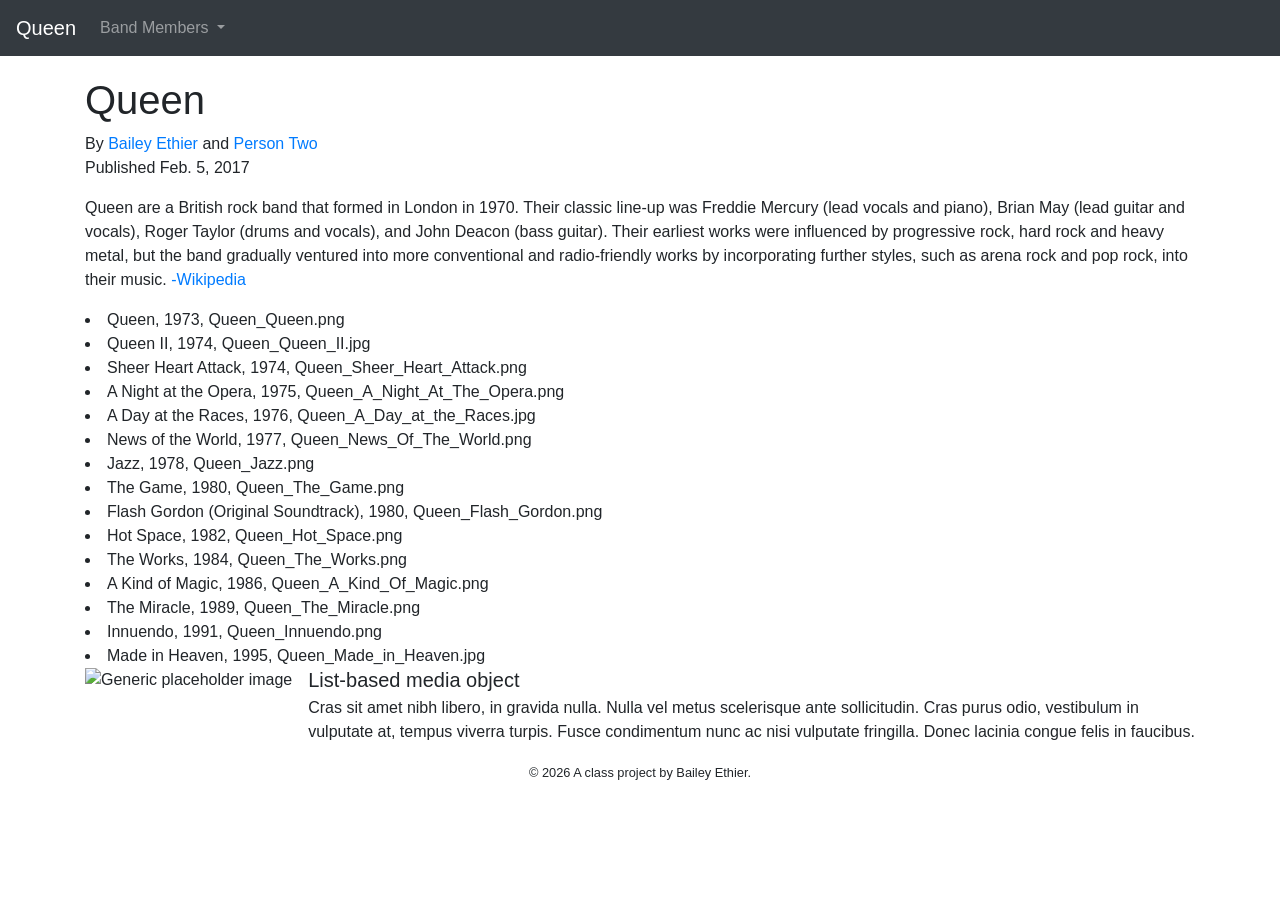
==== docs/index.html @ 5281f593 "html" ====
<!doctype html>
<html lang="en">
<!-- A Intro to Coding for Journalists class project -->
<head>
  <title>Queen</title>
  <meta name="description" content="Default description">
  <meta charset="utf-8">
  <meta http-equiv="X-UA-Compatible" content="IE=edge" />
  <meta name="viewport" content="width=device-width, initial-scale=1, maximum-scale=1">
  <link rel="stylesheet" href="css/main.css">
</head>
<body>
  <nav class="navbar navbar-expand-lg navbar-dark bg-dark">
  <a class="navbar-brand" href="index.html">Queen</a>
  <button class="navbar-toggler" type="button" data-toggle="collapse" data-target="#navbarNavDropdown" aria-controls="navbarNavDropdown" aria-expanded="false" aria-label="Toggle navigation">
    <span class="navbar-toggler-icon"></span>
  </button>
  <div class="collapse navbar-collapse" id="navbarNavDropdown">
    <ul class="navbar-nav">
      <li class="nav-item dropdown">
        <a class="nav-link dropdown-toggle" href="#" id="navbarDropdownMenuLink" role="button" data-toggle="dropdown" aria-haspopup="true" aria-expanded="false">
          Band Members
        </a>
        <div class="dropdown-menu" aria-labelledby="navbarDropdownMenuLink">
          <a class="dropdown-item" href="detail-page1.html">Freddie Mercury</a>
          <a class="dropdown-item" href="detail-page2.html">Brian May</a>
          <a class="dropdown-item" href="detail-page3.html">Roger Taylor</a>
          <a class="dropdown-item" href="detail-page4.html">John Deacon</a>
        </div>
      </li>
    </ul>
  </div>
</nav>


  

<div class="container">
  <div class="row">
    <div class="col">
    <h1>Queen</h1>
    <p class="author">By 
      <a href="https://twitter.com/baileyethier" target="_blank">Bailey Ethier</a>
      
       and  
      <a href="https://twitter.com/XXXXXXXXXXXXX" target="_blank">Person Two</a>
       
      <br> Published Feb. 5, 2017
    </p>
    </div>
  </div>
  <div class="row">
    <div class="col">
    <p>
      Queen are a British rock band that formed in London in 1970. Their classic line-up was Freddie Mercury (lead vocals and piano), Brian May (lead guitar and vocals), Roger Taylor (drums and vocals), and John Deacon (bass guitar). Their earliest works were influenced by progressive rock, hard rock and heavy metal, but the band gradually ventured into more conventional and radio-friendly works by incorporating further styles, such as arena rock and pop rock, into their music. <a href="https://en.wikipedia.org/wiki/Queen_(band)"> -Wikipedia</a> 
    </p>
    <p>
        
          <li>Queen, 1973, Queen_Queen.png</li>
        
          <li>Queen II, 1974, Queen_Queen_II.jpg</li>
        
          <li>Sheer Heart Attack, 1974, Queen_Sheer_Heart_Attack.png</li>
        
          <li>A Night at the Opera, 1975, Queen_A_Night_At_The_Opera.png</li>
        
          <li>A Day at the Races, 1976, Queen_A_Day_at_the_Races.jpg</li>
        
          <li>News of the World, 1977, Queen_News_Of_The_World.png</li>
        
          <li>Jazz, 1978, Queen_Jazz.png</li>
        
          <li>The Game, 1980, Queen_The_Game.png</li>
        
          <li>Flash Gordon (Original Soundtrack), 1980, Queen_Flash_Gordon.png</li>
        
          <li>Hot Space, 1982, Queen_Hot_Space.png</li>
        
          <li>The Works, 1984, Queen_The_Works.png</li>
        
          <li>A Kind of Magic, 1986, Queen_A_Kind_Of_Magic.png</li>
        
          <li>The Miracle, 1989, Queen_The_Miracle.png</li>
        
          <li>Innuendo, 1991, Queen_Innuendo.png</li>
        
          <li>Made in Heaven, 1995, Queen_Made_in_Heaven.jpg</li>
        

    <ul class="list-unstyled">
      <li class="media">
      <img class="mr-3" src="../assets/img/albums/Queen_A_Day_at_the_Races.jpg" alt="Generic placeholder image">
    <div class="media-body">
      <h5 class="mt-0 mb-1">List-based media object</h5>
      Cras sit amet nibh libero, in gravida nulla. Nulla vel metus scelerisque ante sollicitudin. Cras purus odio, vestibulum in vulputate at, tempus viverra turpis. Fusce condimentum nunc ac nisi vulputate fringilla. Donec lacinia congue felis in faucibus.
    </div>

      

    </p>
    </div>
  </div>
</div>


  

  <p id="legal" class="center-block text-center">
  <small>&copy; <span class="copyright-year"></span>
  A class project by Bailey Ethier.
</p>


  <script src="js/jquery.js"></script>
  <script src="js/popper.js"></script>
  <script src="js/bootstrap.js"></script>
  <script src="js/scripts.js"></script>
</body>
</html>
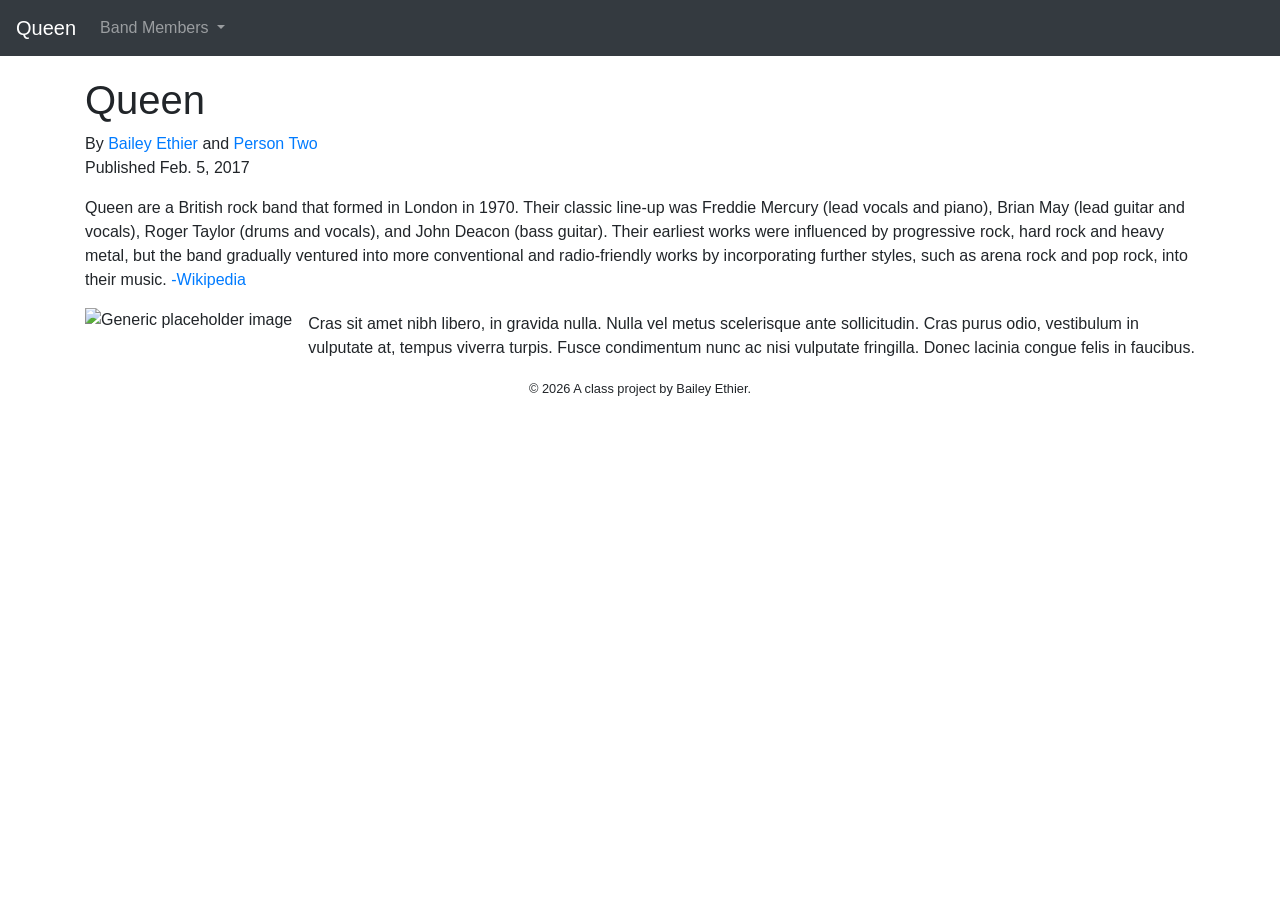
==== commit fa532563: "Can't figure out cards" ====
--- a/docs/index.html
+++ b/docs/index.html
@@ -55,55 +55,23 @@
       Queen are a British rock band that formed in London in 1970. Their classic line-up was Freddie Mercury (lead vocals and piano), Brian May (lead guitar and vocals), Roger Taylor (drums and vocals), and John Deacon (bass guitar). Their earliest works were influenced by progressive rock, hard rock and heavy metal, but the band gradually ventured into more conventional and radio-friendly works by incorporating further styles, such as arena rock and pop rock, into their music. <a href="https://en.wikipedia.org/wiki/Queen_(band)"> -Wikipedia</a> 
     </p>
     <p>
-        
-          <li>Queen, 1973, Queen_Queen.png</li>
-        
-          <li>Queen II, 1974, Queen_Queen_II.jpg</li>
-        
-          <li>Sheer Heart Attack, 1974, Queen_Sheer_Heart_Attack.png</li>
-        
-          <li>A Night at the Opera, 1975, Queen_A_Night_At_The_Opera.png</li>
-        
-          <li>A Day at the Races, 1976, Queen_A_Day_at_the_Races.jpg</li>
-        
-          <li>News of the World, 1977, Queen_News_Of_The_World.png</li>
-        
-          <li>Jazz, 1978, Queen_Jazz.png</li>
-        
-          <li>The Game, 1980, Queen_The_Game.png</li>
-        
-          <li>Flash Gordon (Original Soundtrack), 1980, Queen_Flash_Gordon.png</li>
-        
-          <li>Hot Space, 1982, Queen_Hot_Space.png</li>
-        
-          <li>The Works, 1984, Queen_The_Works.png</li>
-        
-          <li>A Kind of Magic, 1986, Queen_A_Kind_Of_Magic.png</li>
-        
-          <li>The Miracle, 1989, Queen_The_Miracle.png</li>
-        
-          <li>Innuendo, 1991, Queen_Innuendo.png</li>
-        
-          <li>Made in Heaven, 1995, Queen_Made_in_Heaven.jpg</li>
-        
+<div>
 
-    <ul class="list-unstyled">
-      <li class="media">
-      <img class="mr-3" src="../assets/img/albums/Queen_A_Day_at_the_Races.jpg" alt="Generic placeholder image">
+<ul class="list-unstyled">
+  <li class="media">
+    <img class="mr-3" src=".../64x64" alt="Generic placeholder image">
     <div class="media-body">
-      <h5 class="mt-0 mb-1">List-based media object</h5>
+      <h5 class="mt-0 mb-1"></h5>
       Cras sit amet nibh libero, in gravida nulla. Nulla vel metus scelerisque ante sollicitudin. Cras purus odio, vestibulum in vulputate at, tempus viverra turpis. Fusce condimentum nunc ac nisi vulputate fringilla. Donec lacinia congue felis in faucibus.
     </div>
-
-      
+  </li>
+</ul>
 
     </p>
     </div>
   </div>
 </div>
 
-
-  
 
   <p id="legal" class="center-block text-center">
   <small>&copy; <span class="copyright-year"></span>
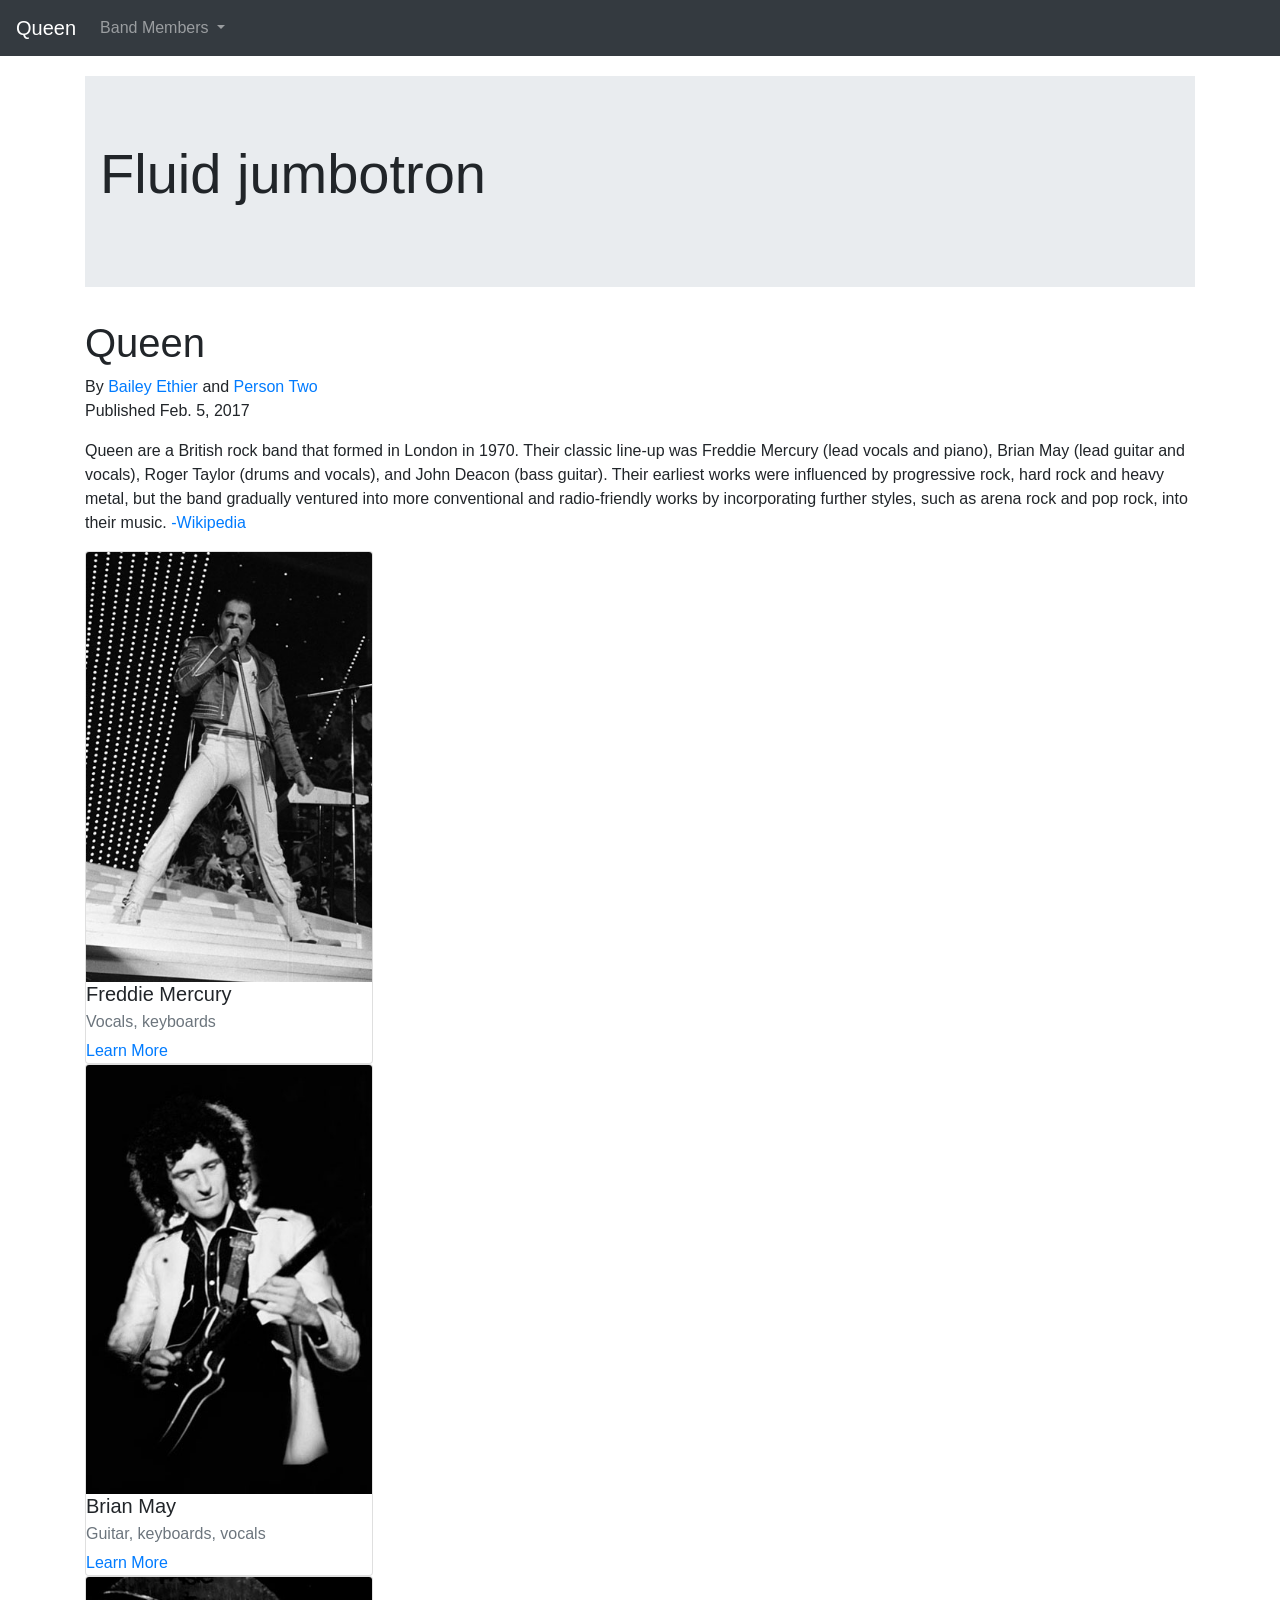
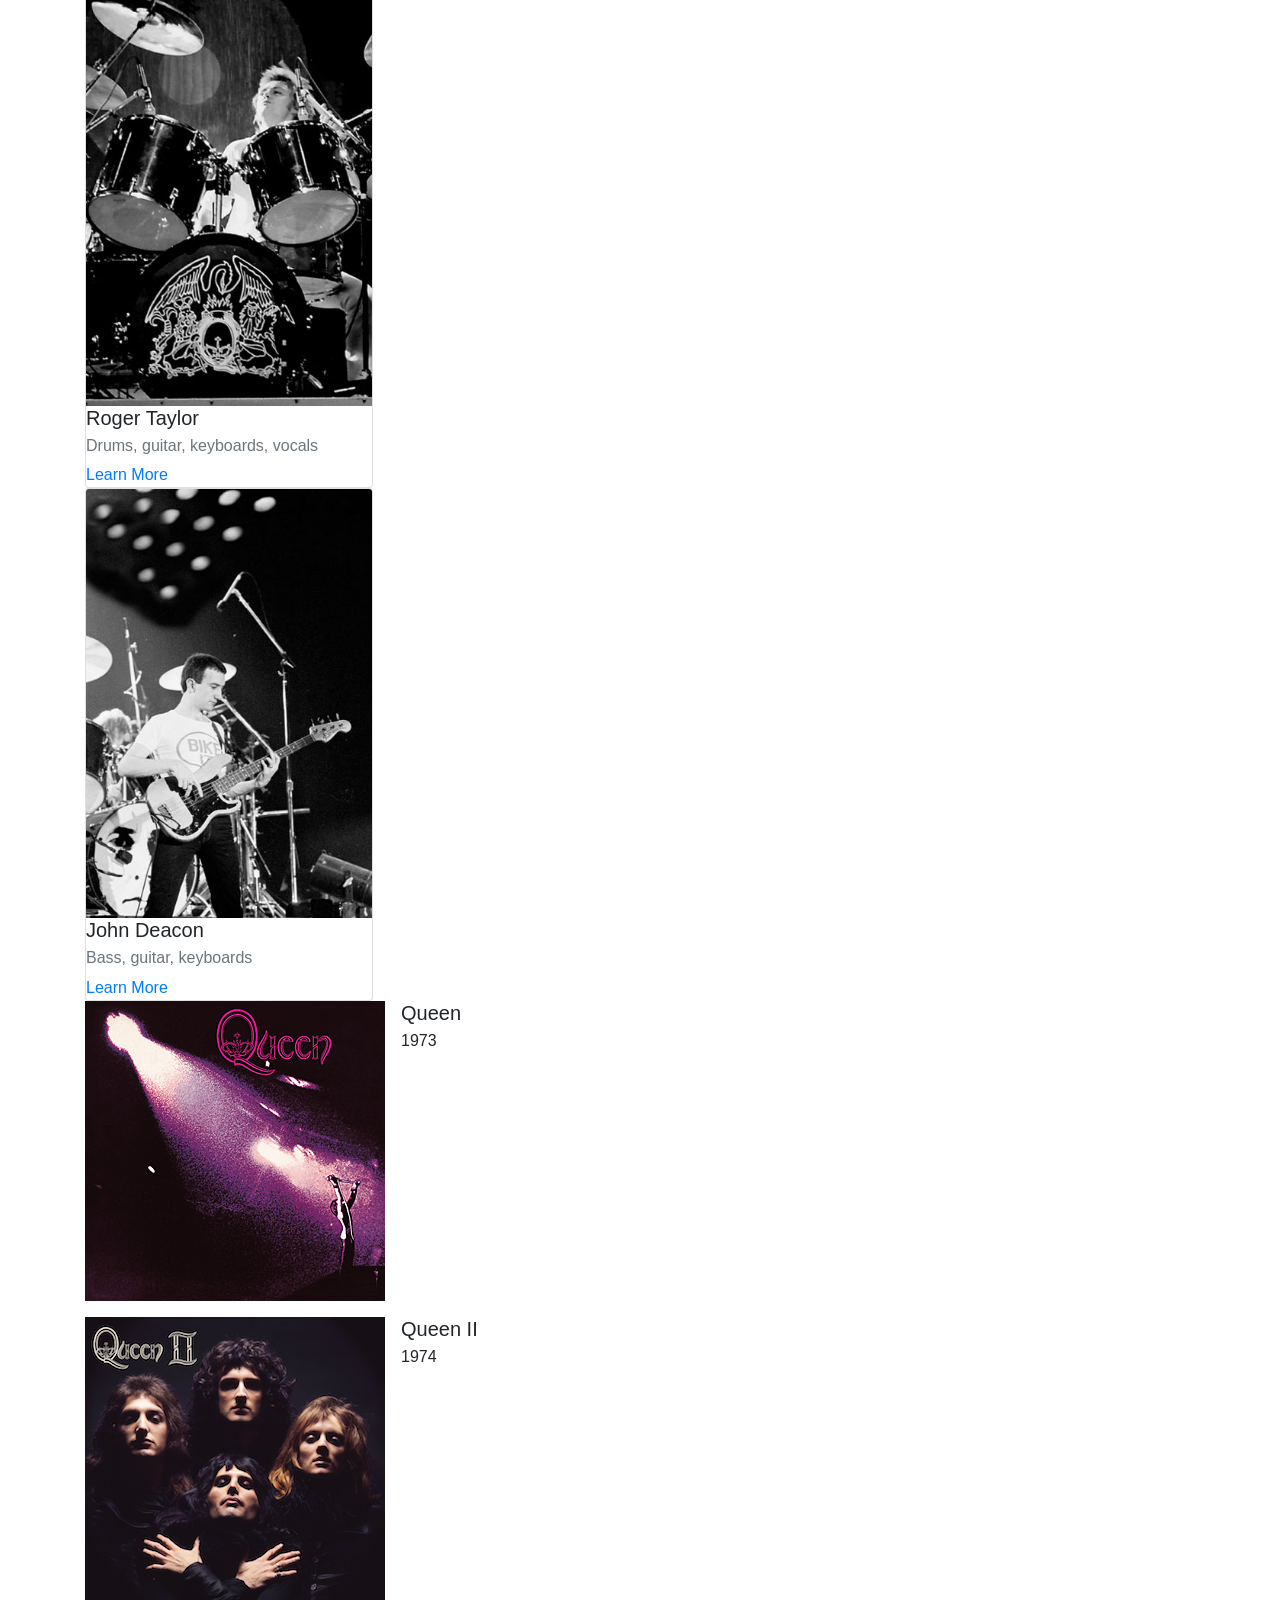
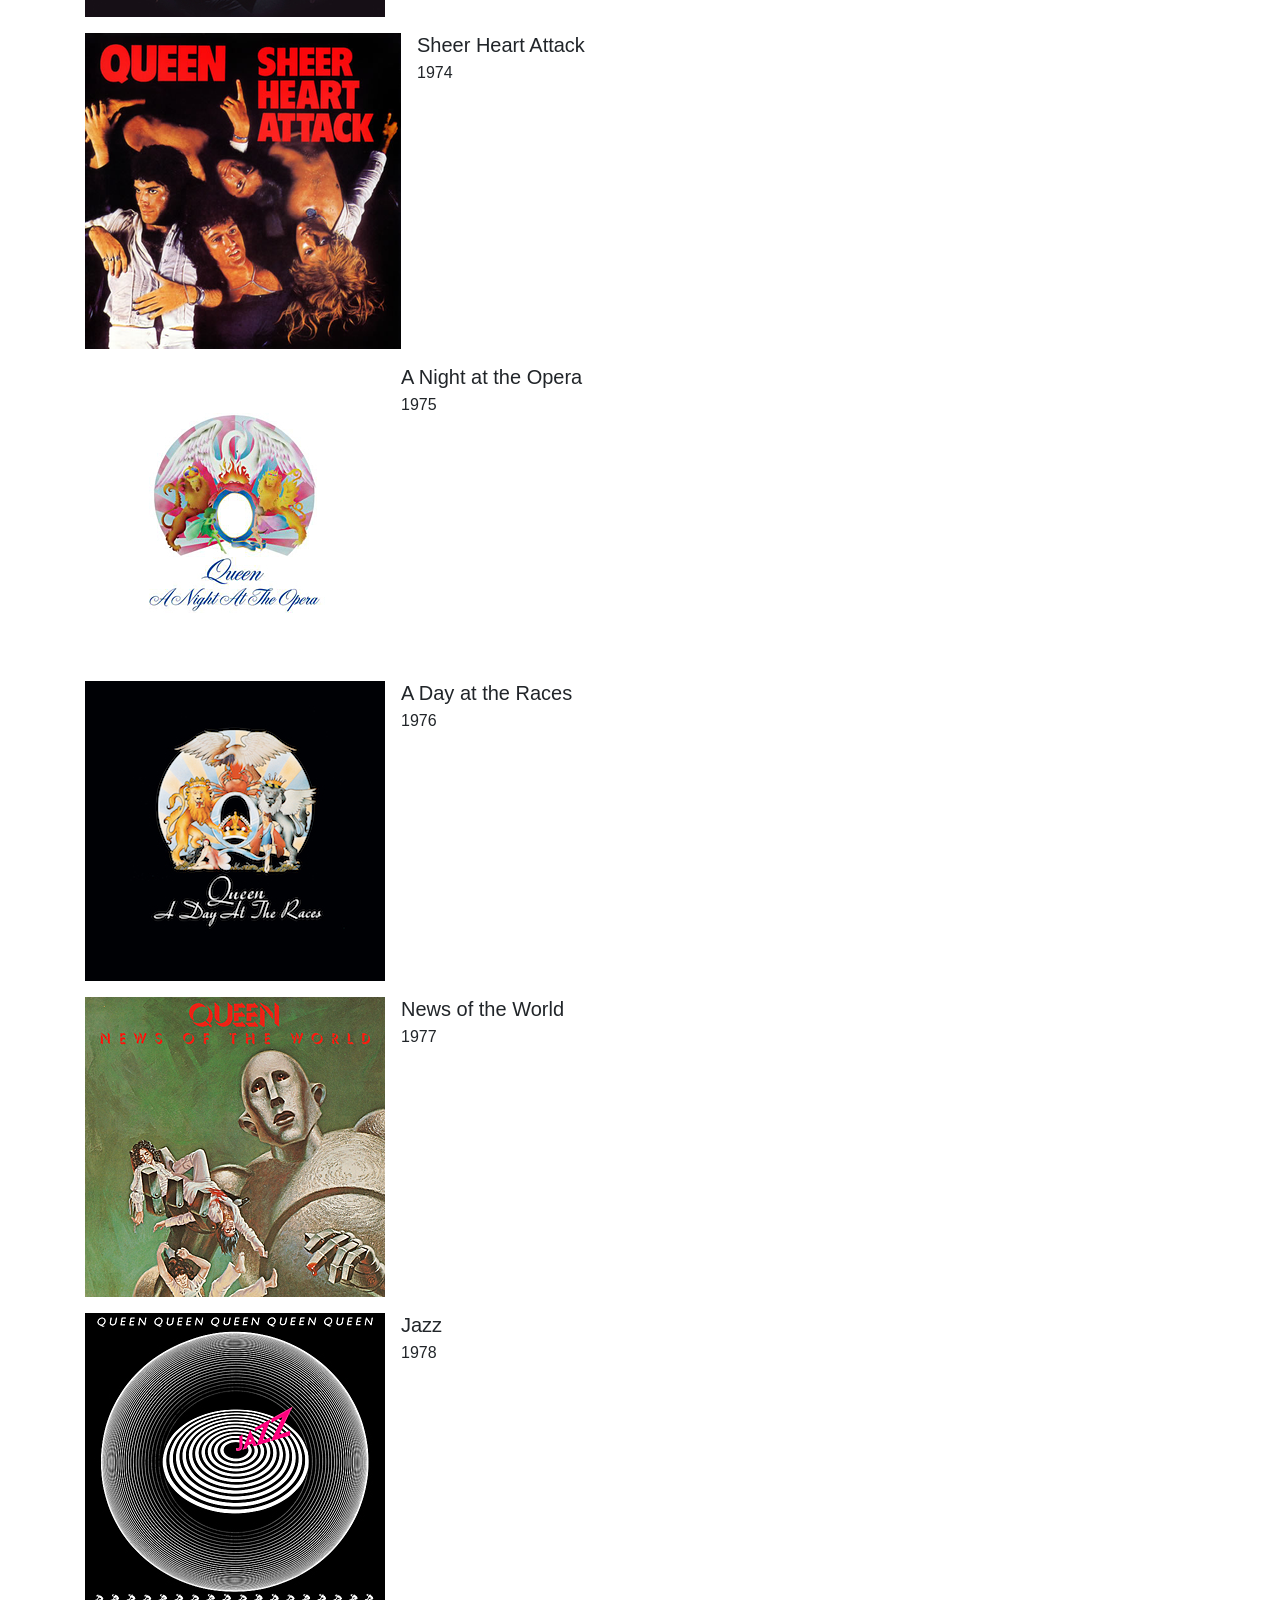
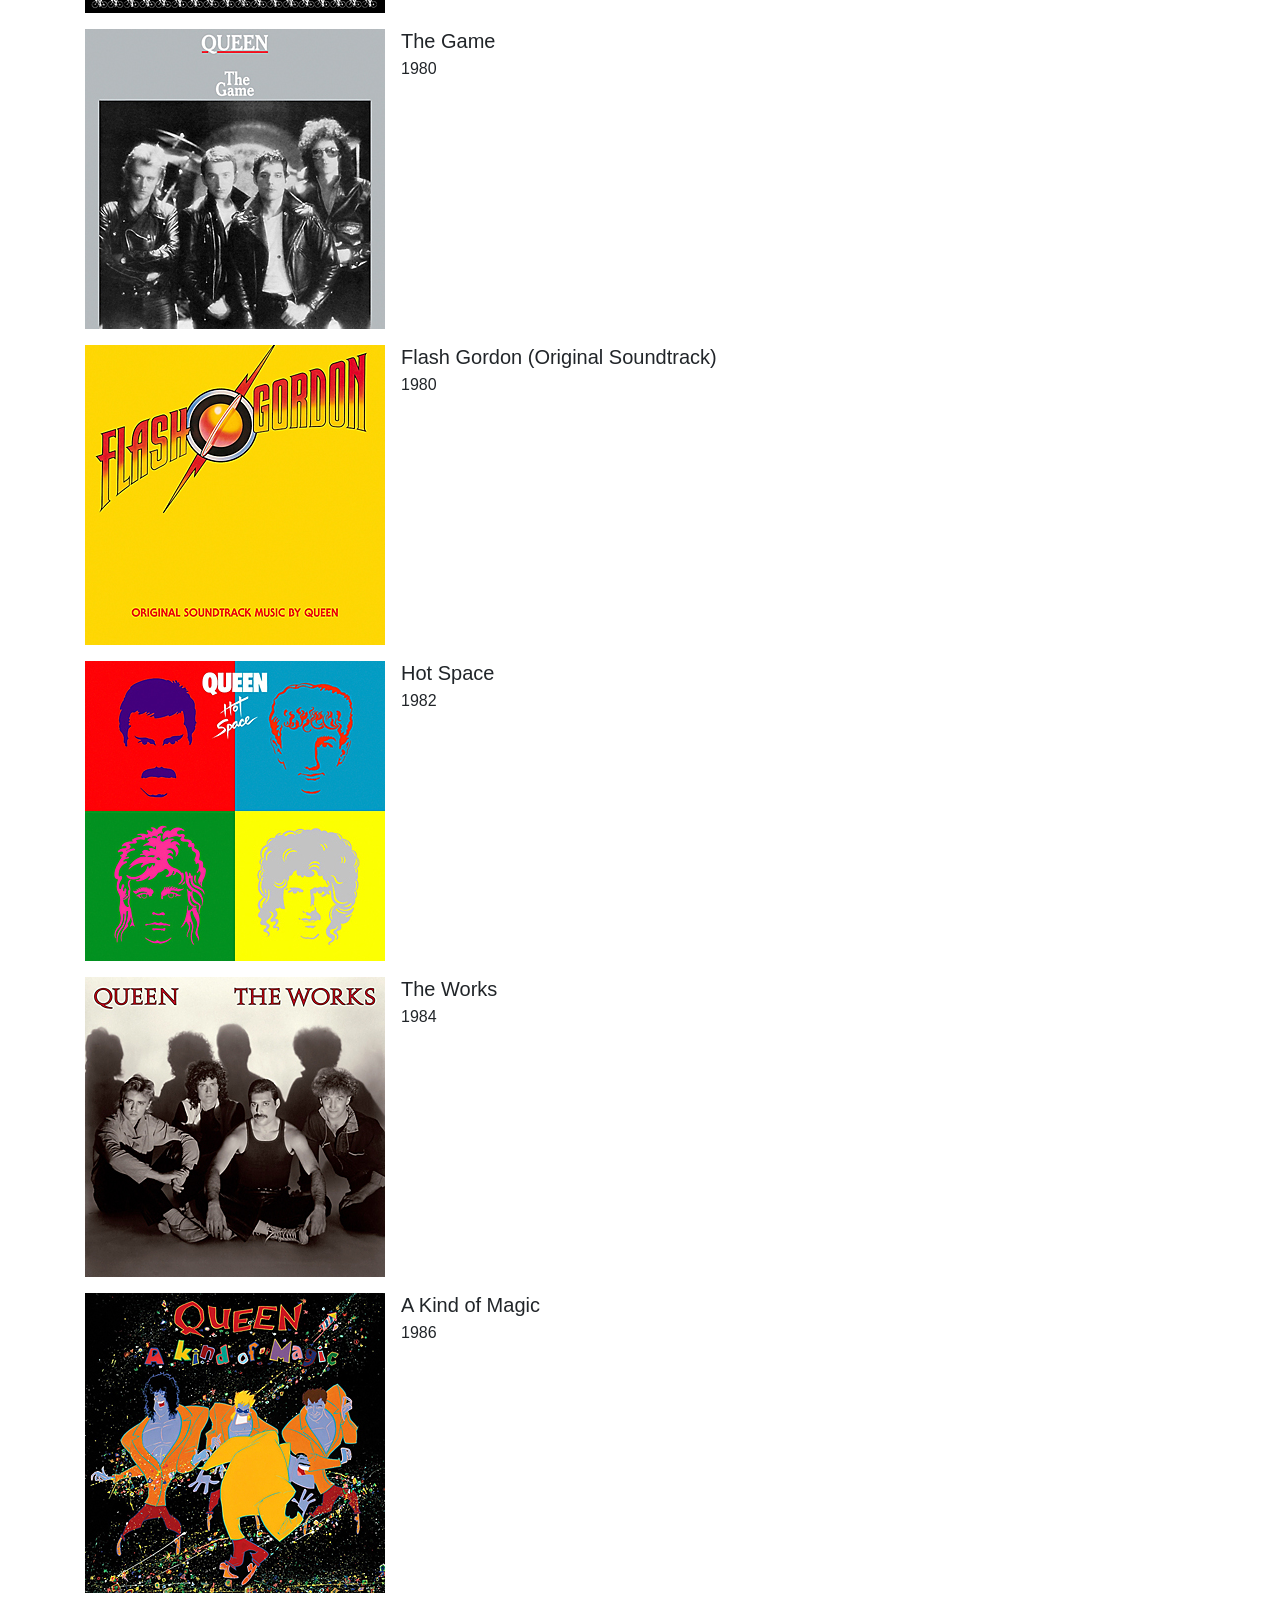
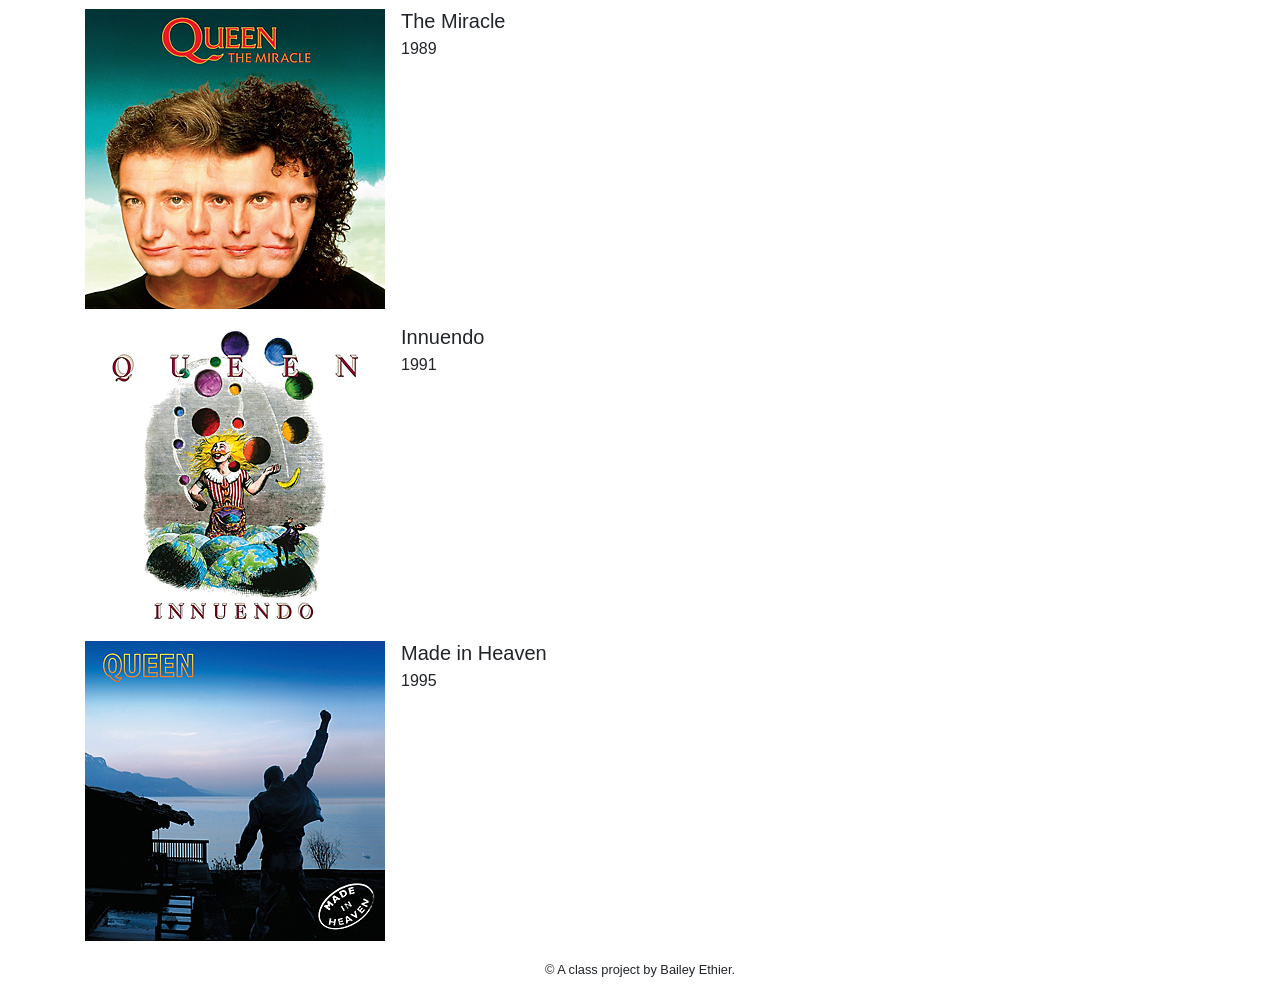
==== commit 8ff00bd9: "Finished up html." ====
--- a/docs/index.html
+++ b/docs/index.html
@@ -10,6 +10,7 @@
   <link rel="stylesheet" href="css/main.css">
 </head>
 <body>
+
   <nav class="navbar navbar-expand-lg navbar-dark bg-dark">
   <a class="navbar-brand" href="index.html">Queen</a>
   <button class="navbar-toggler" type="button" data-toggle="collapse" data-target="#navbarNavDropdown" aria-controls="navbarNavDropdown" aria-expanded="false" aria-label="Toggle navigation">
@@ -33,11 +34,18 @@
 </nav>
 
 
-  
-
-<div class="container">
+  <div class="container">
   <div class="row">
     <div class="col">
+      <div class="jumbotron jumbotron-fluid">
+        <div class="container">
+        <h1 class="display-4">Fluid jumbotron</h1>
+        <p class="lead"></p>
+  </div>
+</div>
+
+  
+
     <h1>Queen</h1>
     <p class="author">By 
       <a href="https://twitter.com/baileyethier" target="_blank">Bailey Ethier</a>
@@ -54,34 +62,204 @@
     <p>
       Queen are a British rock band that formed in London in 1970. Their classic line-up was Freddie Mercury (lead vocals and piano), Brian May (lead guitar and vocals), Roger Taylor (drums and vocals), and John Deacon (bass guitar). Their earliest works were influenced by progressive rock, hard rock and heavy metal, but the band gradually ventured into more conventional and radio-friendly works by incorporating further styles, such as arena rock and pop rock, into their music. <a href="https://en.wikipedia.org/wiki/Queen_(band)"> -Wikipedia</a> 
     </p>
-    <p>
-<div>
-
-<ul class="list-unstyled">
-  <li class="media">
-    <img class="mr-3" src=".../64x64" alt="Generic placeholder image">
-    <div class="media-body">
-      <h5 class="mt-0 mb-1"></h5>
-      Cras sit amet nibh libero, in gravida nulla. Nulla vel metus scelerisque ante sollicitudin. Cras purus odio, vestibulum in vulputate at, tempus viverra turpis. Fusce condimentum nunc ac nisi vulputate fringilla. Donec lacinia congue felis in faucibus.
-    </div>
-  </li>
-</ul>
-
-    </p>
-    </div>
-  </div>
-</div>
-
-
-  <p id="legal" class="center-block text-center">
-  <small>&copy; <span class="copyright-year"></span>
-  A class project by Bailey Ethier.
-</p>
-
+
+      
+<div class="card" style="width: 18rem;">
+  <img class="card-img-top" src= "assets/img/members/freddie-mercury-bw.jpg" alt="Card image cap">
+  <h5 class="card-title">Freddie Mercury</h5>
+    <h6 class="card-subtitle mb-2 text-muted">Vocals, keyboards</h6>
+    <a class="card-link" href="detail-page1.html">Learn More</a>
+</div>
+
+<div class="card" style="width: 18rem;">
+  <img class="card-img-top" src= "assets/img/members/brian-may-bw.jpg" alt="Card image cap">
+  <h5 class="card-title">Brian May</h5>
+    <h6 class="card-subtitle mb-2 text-muted">Guitar, keyboards, vocals</h6>
+    <a class="card-link" href="detail-page2.html">Learn More</a>
+</div>
+
+<div class="card" style="width: 18rem;">
+  <img class="card-img-top" src= "assets/img/members/roger-taylor-bw.jpg" alt="Card image cap">
+  <h5 class="card-title">Roger Taylor</h5>
+    <h6 class="card-subtitle mb-2 text-muted">Drums, guitar, keyboards, vocals</h6>
+    <a class="card-link" href="detail-page3.html">Learn More</a>
+</div>
+
+<div class="card" style="width: 18rem;">
+  <img class="card-img-top" src= "assets/img/members/john-deacon-bw.jpg" alt="Card image cap">
+  <h5 class="card-title">John Deacon</h5>
+    <h6 class="card-subtitle mb-2 text-muted">Bass, guitar, keyboards</h6>
+    <a class="card-link" href="detail-page4.html">Learn More</a>
+</div>
+
+
+
+    
+<ul class="list-unstyled">
+  <li class="media">
+    <img class="mr-3" src= "assets/img/albums/Queen_Queen.png" alt="Generic placeholder image">
+    <div class="media-body">
+      <h5 class="mt-0 mb-1">Queen</h5>
+      <p>1973</p>
+    </div>
+  </li>
+</ul>
+
+<ul class="list-unstyled">
+  <li class="media">
+    <img class="mr-3" src= "assets/img/albums/Queen_Queen_II.jpg" alt="Generic placeholder image">
+    <div class="media-body">
+      <h5 class="mt-0 mb-1">Queen II</h5>
+      <p>1974</p>
+    </div>
+  </li>
+</ul>
+
+<ul class="list-unstyled">
+  <li class="media">
+    <img class="mr-3" src= "assets/img/albums/Queen_Sheer_Heart_Attack.png" alt="Generic placeholder image">
+    <div class="media-body">
+      <h5 class="mt-0 mb-1">Sheer Heart Attack</h5>
+      <p>1974</p>
+    </div>
+  </li>
+</ul>
+
+<ul class="list-unstyled">
+  <li class="media">
+    <img class="mr-3" src= "assets/img/albums/Queen_A_Night_At_The_Opera.png" alt="Generic placeholder image">
+    <div class="media-body">
+      <h5 class="mt-0 mb-1">A Night at the Opera</h5>
+      <p>1975</p>
+    </div>
+  </li>
+</ul>
+
+<ul class="list-unstyled">
+  <li class="media">
+    <img class="mr-3" src= "assets/img/albums/Queen_A_Day_at_the_Races.jpg" alt="Generic placeholder image">
+    <div class="media-body">
+      <h5 class="mt-0 mb-1">A Day at the Races</h5>
+      <p>1976</p>
+    </div>
+  </li>
+</ul>
+
+<ul class="list-unstyled">
+  <li class="media">
+    <img class="mr-3" src= "assets/img/albums/Queen_News_Of_The_World.png" alt="Generic placeholder image">
+    <div class="media-body">
+      <h5 class="mt-0 mb-1">News of the World</h5>
+      <p>1977</p>
+    </div>
+  </li>
+</ul>
+
+<ul class="list-unstyled">
+  <li class="media">
+    <img class="mr-3" src= "assets/img/albums/Queen_Jazz.png" alt="Generic placeholder image">
+    <div class="media-body">
+      <h5 class="mt-0 mb-1">Jazz</h5>
+      <p>1978</p>
+    </div>
+  </li>
+</ul>
+
+<ul class="list-unstyled">
+  <li class="media">
+    <img class="mr-3" src= "assets/img/albums/Queen_The_Game.png" alt="Generic placeholder image">
+    <div class="media-body">
+      <h5 class="mt-0 mb-1">The Game</h5>
+      <p>1980</p>
+    </div>
+  </li>
+</ul>
+
+<ul class="list-unstyled">
+  <li class="media">
+    <img class="mr-3" src= "assets/img/albums/Queen_Flash_Gordon.png" alt="Generic placeholder image">
+    <div class="media-body">
+      <h5 class="mt-0 mb-1">Flash Gordon (Original Soundtrack)</h5>
+      <p>1980</p>
+    </div>
+  </li>
+</ul>
+
+<ul class="list-unstyled">
+  <li class="media">
+    <img class="mr-3" src= "assets/img/albums/Queen_Hot_Space.png" alt="Generic placeholder image">
+    <div class="media-body">
+      <h5 class="mt-0 mb-1">Hot Space</h5>
+      <p>1982</p>
+    </div>
+  </li>
+</ul>
+
+<ul class="list-unstyled">
+  <li class="media">
+    <img class="mr-3" src= "assets/img/albums/Queen_The_Works.png" alt="Generic placeholder image">
+    <div class="media-body">
+      <h5 class="mt-0 mb-1">The Works</h5>
+      <p>1984</p>
+    </div>
+  </li>
+</ul>
+
+<ul class="list-unstyled">
+  <li class="media">
+    <img class="mr-3" src= "assets/img/albums/Queen_A_Kind_Of_Magic.png" alt="Generic placeholder image">
+    <div class="media-body">
+      <h5 class="mt-0 mb-1">A Kind of Magic</h5>
+      <p>1986</p>
+    </div>
+  </li>
+</ul>
+
+<ul class="list-unstyled">
+  <li class="media">
+    <img class="mr-3" src= "assets/img/albums/Queen_The_Miracle.png" alt="Generic placeholder image">
+    <div class="media-body">
+      <h5 class="mt-0 mb-1">The Miracle</h5>
+      <p>1989</p>
+    </div>
+  </li>
+</ul>
+
+<ul class="list-unstyled">
+  <li class="media">
+    <img class="mr-3" src= "assets/img/albums/Queen_Innuendo.png" alt="Generic placeholder image">
+    <div class="media-body">
+      <h5 class="mt-0 mb-1">Innuendo</h5>
+      <p>1991</p>
+    </div>
+  </li>
+</ul>
+
+<ul class="list-unstyled">
+  <li class="media">
+    <img class="mr-3" src= "assets/img/albums/Queen_Made_in_Heaven.jpg" alt="Generic placeholder image">
+    <div class="media-body">
+      <h5 class="mt-0 mb-1">Made in Heaven</h5>
+      <p>1995</p>
+    </div>
+  </li>
+</ul>
+
+
+  </div>
+</div>
+ 
+ 
 
   <script src="js/jquery.js"></script>
   <script src="js/popper.js"></script>
   <script src="js/bootstrap.js"></script>
   <script src="js/scripts.js"></script>
+
+   <p id="legal" class="center-block text-center">
+  <small>&copy; <span class="copyright-year"></span>
+  A class project by Bailey Ethier.
+</p>
+
 </body>
 </html>
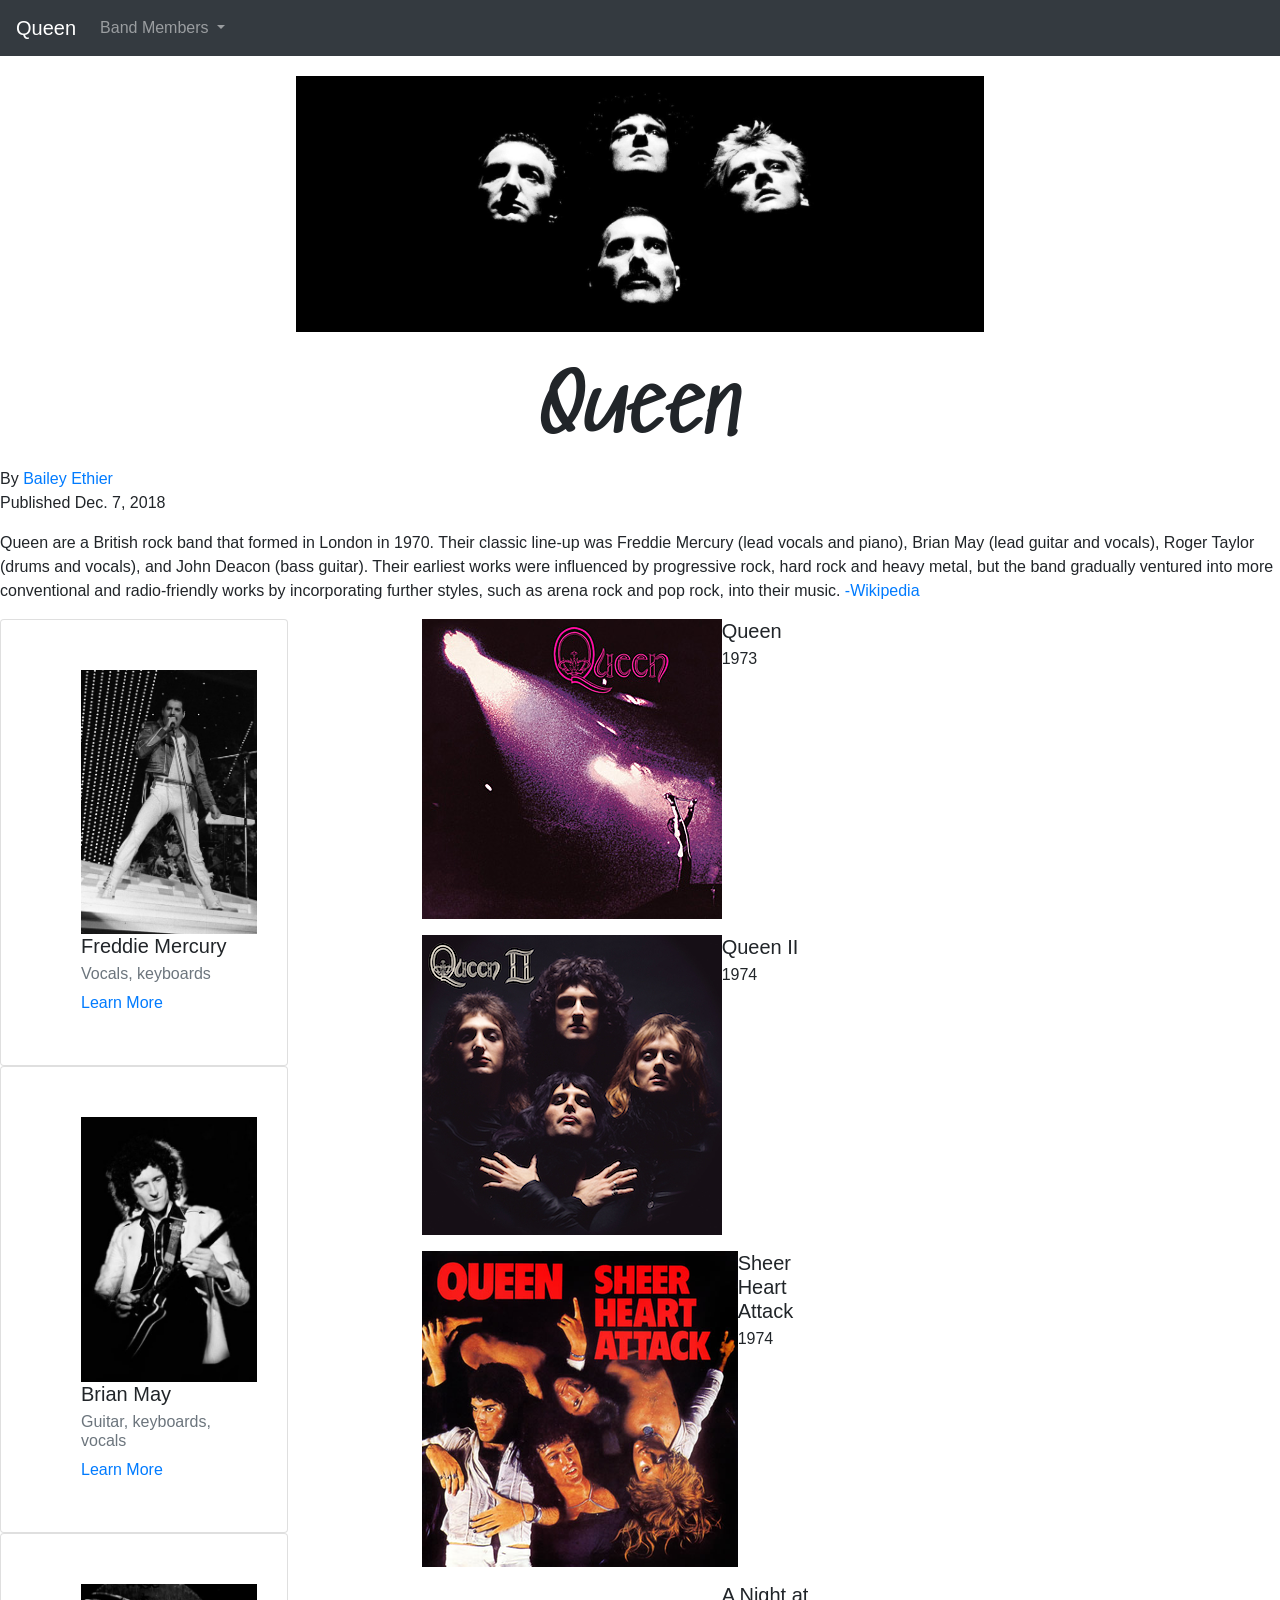
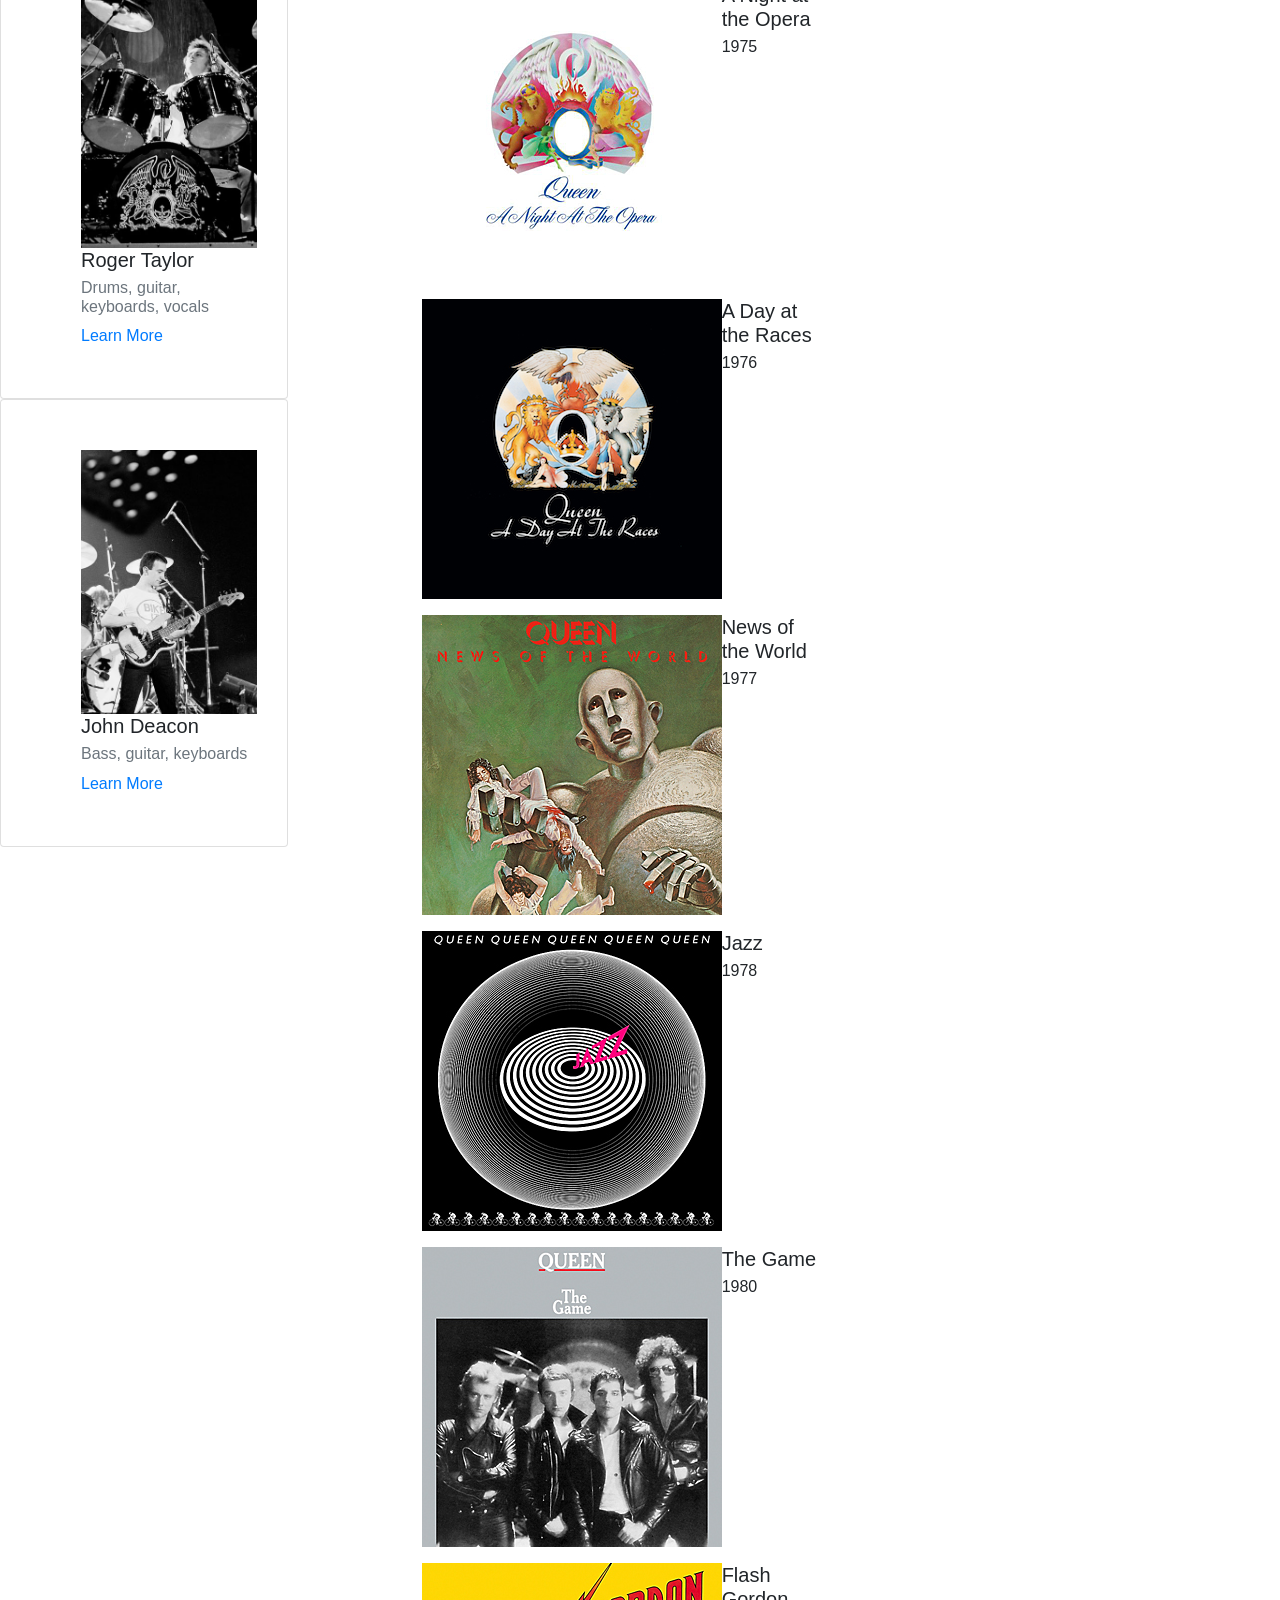
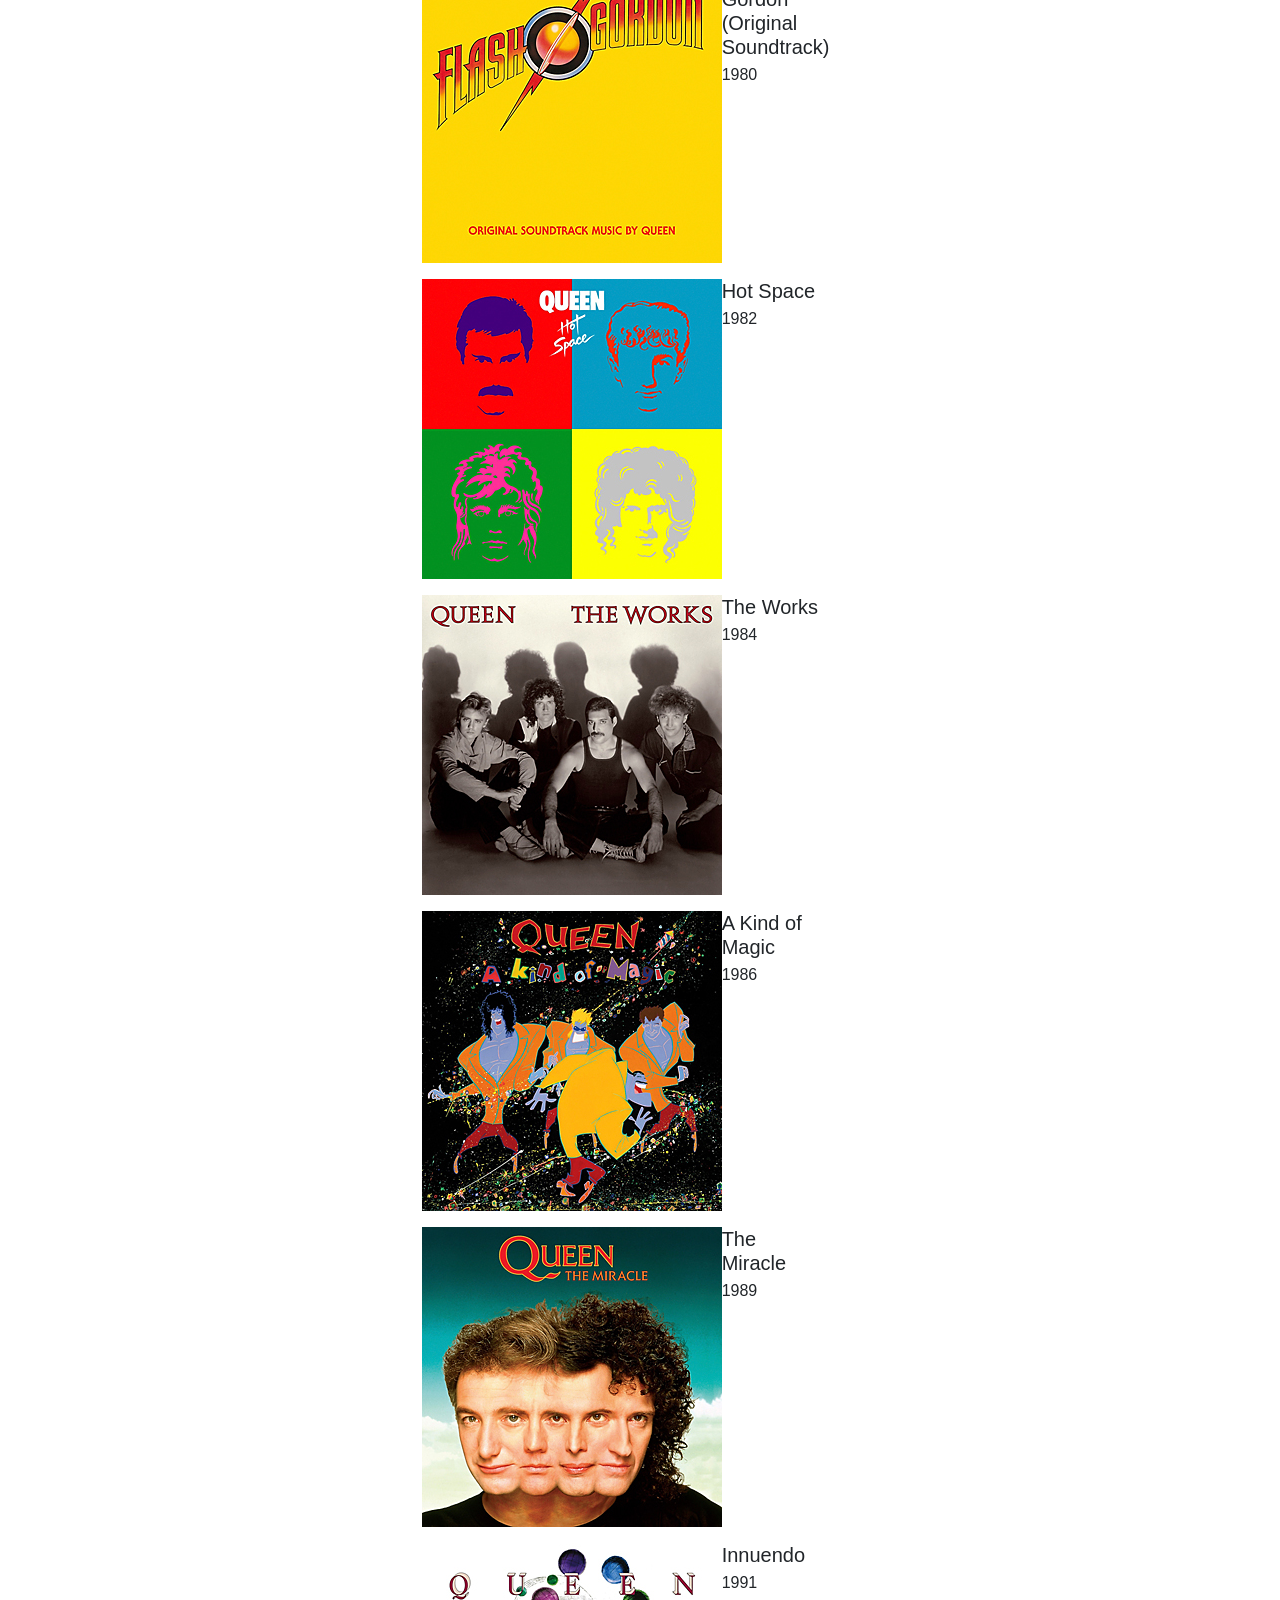
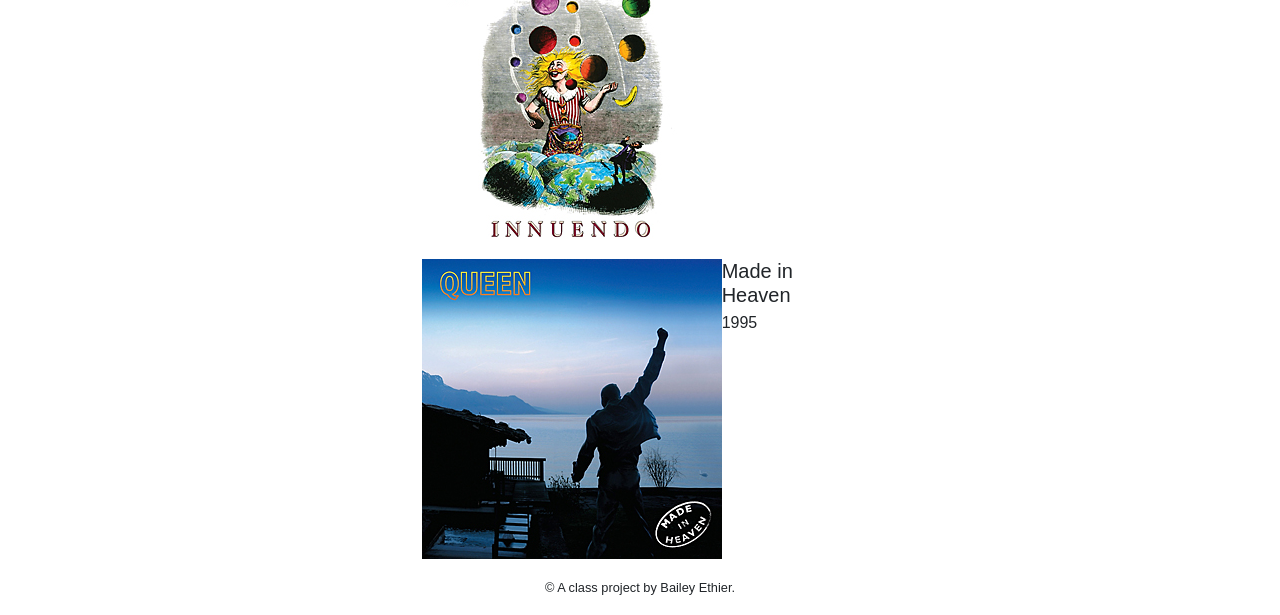
==== commit 3a52fa67: "Started css" ====
--- a/docs/index.html
+++ b/docs/index.html
@@ -34,26 +34,25 @@
 </nav>
 
 
-  <div class="container">
-  <div class="row">
-    <div class="col">
-      <div class="jumbotron jumbotron-fluid">
-        <div class="container">
-        <h1 class="display-4">Fluid jumbotron</h1>
-        <p class="lead"></p>
-  </div>
-</div>
+  <div class="jumbotron banner text-center">
+</div>
+
 
   
 
-    <h1>Queen</h1>
+<style>@import url('https://fonts.googleapis.com/css?family=Sedgwick+Ave');</style>
+
+
+<h1 class="queentitle">Queen</h1>
+
+</h1>
     <p class="author">By 
       <a href="https://twitter.com/baileyethier" target="_blank">Bailey Ethier</a>
       
-       and  
-      <a href="https://twitter.com/XXXXXXXXXXXXX" target="_blank">Person Two</a>
+        
+      <a href="" target="_blank"></a>
        
-      <br> Published Feb. 5, 2017
+      <br> Published Dec. 7, 2018
     </p>
     </div>
   </div>
@@ -62,42 +61,45 @@
     <p>
       Queen are a British rock band that formed in London in 1970. Their classic line-up was Freddie Mercury (lead vocals and piano), Brian May (lead guitar and vocals), Roger Taylor (drums and vocals), and John Deacon (bass guitar). Their earliest works were influenced by progressive rock, hard rock and heavy metal, but the band gradually ventured into more conventional and radio-friendly works by incorporating further styles, such as arena rock and pop rock, into their music. <a href="https://en.wikipedia.org/wiki/Queen_(band)"> -Wikipedia</a> 
     </p>
-
+<div class="row">
+    <div class="col-xs-2 col-sm-2 col-md-4 col-lg-4 col-xl-4"> 
       
 <div class="card" style="width: 18rem;">
-  <img class="card-img-top" src= "assets/img/members/freddie-mercury-bw.jpg" alt="Card image cap">
+  <img class="class=img-fluid" src= "assets/img/members/freddie-mercury-bw.jpg" alt="Card image cap">
   <h5 class="card-title">Freddie Mercury</h5>
     <h6 class="card-subtitle mb-2 text-muted">Vocals, keyboards</h6>
     <a class="card-link" href="detail-page1.html">Learn More</a>
 </div>
 
 <div class="card" style="width: 18rem;">
-  <img class="card-img-top" src= "assets/img/members/brian-may-bw.jpg" alt="Card image cap">
+  <img class="class=img-fluid" src= "assets/img/members/brian-may-bw.jpg" alt="Card image cap">
   <h5 class="card-title">Brian May</h5>
     <h6 class="card-subtitle mb-2 text-muted">Guitar, keyboards, vocals</h6>
     <a class="card-link" href="detail-page2.html">Learn More</a>
 </div>
 
 <div class="card" style="width: 18rem;">
-  <img class="card-img-top" src= "assets/img/members/roger-taylor-bw.jpg" alt="Card image cap">
+  <img class="class=img-fluid" src= "assets/img/members/roger-taylor-bw.jpg" alt="Card image cap">
   <h5 class="card-title">Roger Taylor</h5>
     <h6 class="card-subtitle mb-2 text-muted">Drums, guitar, keyboards, vocals</h6>
     <a class="card-link" href="detail-page3.html">Learn More</a>
 </div>
 
 <div class="card" style="width: 18rem;">
-  <img class="card-img-top" src= "assets/img/members/john-deacon-bw.jpg" alt="Card image cap">
+  <img class="class=img-fluid" src= "assets/img/members/john-deacon-bw.jpg" alt="Card image cap">
   <h5 class="card-title">John Deacon</h5>
     <h6 class="card-subtitle mb-2 text-muted">Bass, guitar, keyboards</h6>
     <a class="card-link" href="detail-page4.html">Learn More</a>
 </div>
 
-
-
+</div>
+
+<div class="row">
+    <div class="col-xs-10 col-sm-10 col-md-8 col-lg-8 col-xl-8">
     
 <ul class="list-unstyled">
   <li class="media">
-    <img class="mr-3" src= "assets/img/albums/Queen_Queen.png" alt="Generic placeholder image">
+    <img class="img-fluid" src= "assets/img/albums/Queen_Queen.png" alt="Generic placeholder image">
     <div class="media-body">
       <h5 class="mt-0 mb-1">Queen</h5>
       <p>1973</p>
@@ -107,7 +109,7 @@
 
 <ul class="list-unstyled">
   <li class="media">
-    <img class="mr-3" src= "assets/img/albums/Queen_Queen_II.jpg" alt="Generic placeholder image">
+    <img class="img-fluid" src= "assets/img/albums/Queen_Queen_II.jpg" alt="Generic placeholder image">
     <div class="media-body">
       <h5 class="mt-0 mb-1">Queen II</h5>
       <p>1974</p>
@@ -117,7 +119,7 @@
 
 <ul class="list-unstyled">
   <li class="media">
-    <img class="mr-3" src= "assets/img/albums/Queen_Sheer_Heart_Attack.png" alt="Generic placeholder image">
+    <img class="img-fluid" src= "assets/img/albums/Queen_Sheer_Heart_Attack.png" alt="Generic placeholder image">
     <div class="media-body">
       <h5 class="mt-0 mb-1">Sheer Heart Attack</h5>
       <p>1974</p>
@@ -127,7 +129,7 @@
 
 <ul class="list-unstyled">
   <li class="media">
-    <img class="mr-3" src= "assets/img/albums/Queen_A_Night_At_The_Opera.png" alt="Generic placeholder image">
+    <img class="img-fluid" src= "assets/img/albums/Queen_A_Night_At_The_Opera.png" alt="Generic placeholder image">
     <div class="media-body">
       <h5 class="mt-0 mb-1">A Night at the Opera</h5>
       <p>1975</p>
@@ -137,7 +139,7 @@
 
 <ul class="list-unstyled">
   <li class="media">
-    <img class="mr-3" src= "assets/img/albums/Queen_A_Day_at_the_Races.jpg" alt="Generic placeholder image">
+    <img class="img-fluid" src= "assets/img/albums/Queen_A_Day_at_the_Races.jpg" alt="Generic placeholder image">
     <div class="media-body">
       <h5 class="mt-0 mb-1">A Day at the Races</h5>
       <p>1976</p>
@@ -147,7 +149,7 @@
 
 <ul class="list-unstyled">
   <li class="media">
-    <img class="mr-3" src= "assets/img/albums/Queen_News_Of_The_World.png" alt="Generic placeholder image">
+    <img class="img-fluid" src= "assets/img/albums/Queen_News_Of_The_World.png" alt="Generic placeholder image">
     <div class="media-body">
       <h5 class="mt-0 mb-1">News of the World</h5>
       <p>1977</p>
@@ -157,7 +159,7 @@
 
 <ul class="list-unstyled">
   <li class="media">
-    <img class="mr-3" src= "assets/img/albums/Queen_Jazz.png" alt="Generic placeholder image">
+    <img class="img-fluid" src= "assets/img/albums/Queen_Jazz.png" alt="Generic placeholder image">
     <div class="media-body">
       <h5 class="mt-0 mb-1">Jazz</h5>
       <p>1978</p>
@@ -167,7 +169,7 @@
 
 <ul class="list-unstyled">
   <li class="media">
-    <img class="mr-3" src= "assets/img/albums/Queen_The_Game.png" alt="Generic placeholder image">
+    <img class="img-fluid" src= "assets/img/albums/Queen_The_Game.png" alt="Generic placeholder image">
     <div class="media-body">
       <h5 class="mt-0 mb-1">The Game</h5>
       <p>1980</p>
@@ -177,7 +179,7 @@
 
 <ul class="list-unstyled">
   <li class="media">
-    <img class="mr-3" src= "assets/img/albums/Queen_Flash_Gordon.png" alt="Generic placeholder image">
+    <img class="img-fluid" src= "assets/img/albums/Queen_Flash_Gordon.png" alt="Generic placeholder image">
     <div class="media-body">
       <h5 class="mt-0 mb-1">Flash Gordon (Original Soundtrack)</h5>
       <p>1980</p>
@@ -187,7 +189,7 @@
 
 <ul class="list-unstyled">
   <li class="media">
-    <img class="mr-3" src= "assets/img/albums/Queen_Hot_Space.png" alt="Generic placeholder image">
+    <img class="img-fluid" src= "assets/img/albums/Queen_Hot_Space.png" alt="Generic placeholder image">
     <div class="media-body">
       <h5 class="mt-0 mb-1">Hot Space</h5>
       <p>1982</p>
@@ -197,7 +199,7 @@
 
 <ul class="list-unstyled">
   <li class="media">
-    <img class="mr-3" src= "assets/img/albums/Queen_The_Works.png" alt="Generic placeholder image">
+    <img class="img-fluid" src= "assets/img/albums/Queen_The_Works.png" alt="Generic placeholder image">
     <div class="media-body">
       <h5 class="mt-0 mb-1">The Works</h5>
       <p>1984</p>
@@ -207,7 +209,7 @@
 
 <ul class="list-unstyled">
   <li class="media">
-    <img class="mr-3" src= "assets/img/albums/Queen_A_Kind_Of_Magic.png" alt="Generic placeholder image">
+    <img class="img-fluid" src= "assets/img/albums/Queen_A_Kind_Of_Magic.png" alt="Generic placeholder image">
     <div class="media-body">
       <h5 class="mt-0 mb-1">A Kind of Magic</h5>
       <p>1986</p>
@@ -217,7 +219,7 @@
 
 <ul class="list-unstyled">
   <li class="media">
-    <img class="mr-3" src= "assets/img/albums/Queen_The_Miracle.png" alt="Generic placeholder image">
+    <img class="img-fluid" src= "assets/img/albums/Queen_The_Miracle.png" alt="Generic placeholder image">
     <div class="media-body">
       <h5 class="mt-0 mb-1">The Miracle</h5>
       <p>1989</p>
@@ -227,7 +229,7 @@
 
 <ul class="list-unstyled">
   <li class="media">
-    <img class="mr-3" src= "assets/img/albums/Queen_Innuendo.png" alt="Generic placeholder image">
+    <img class="img-fluid" src= "assets/img/albums/Queen_Innuendo.png" alt="Generic placeholder image">
     <div class="media-body">
       <h5 class="mt-0 mb-1">Innuendo</h5>
       <p>1991</p>
@@ -237,7 +239,7 @@
 
 <ul class="list-unstyled">
   <li class="media">
-    <img class="mr-3" src= "assets/img/albums/Queen_Made_in_Heaven.jpg" alt="Generic placeholder image">
+    <img class="img-fluid" src= "assets/img/albums/Queen_Made_in_Heaven.jpg" alt="Generic placeholder image">
     <div class="media-body">
       <h5 class="mt-0 mb-1">Made in Heaven</h5>
       <p>1995</p>
@@ -245,6 +247,7 @@
   </li>
 </ul>
 
+</div>
 
   </div>
 </div>
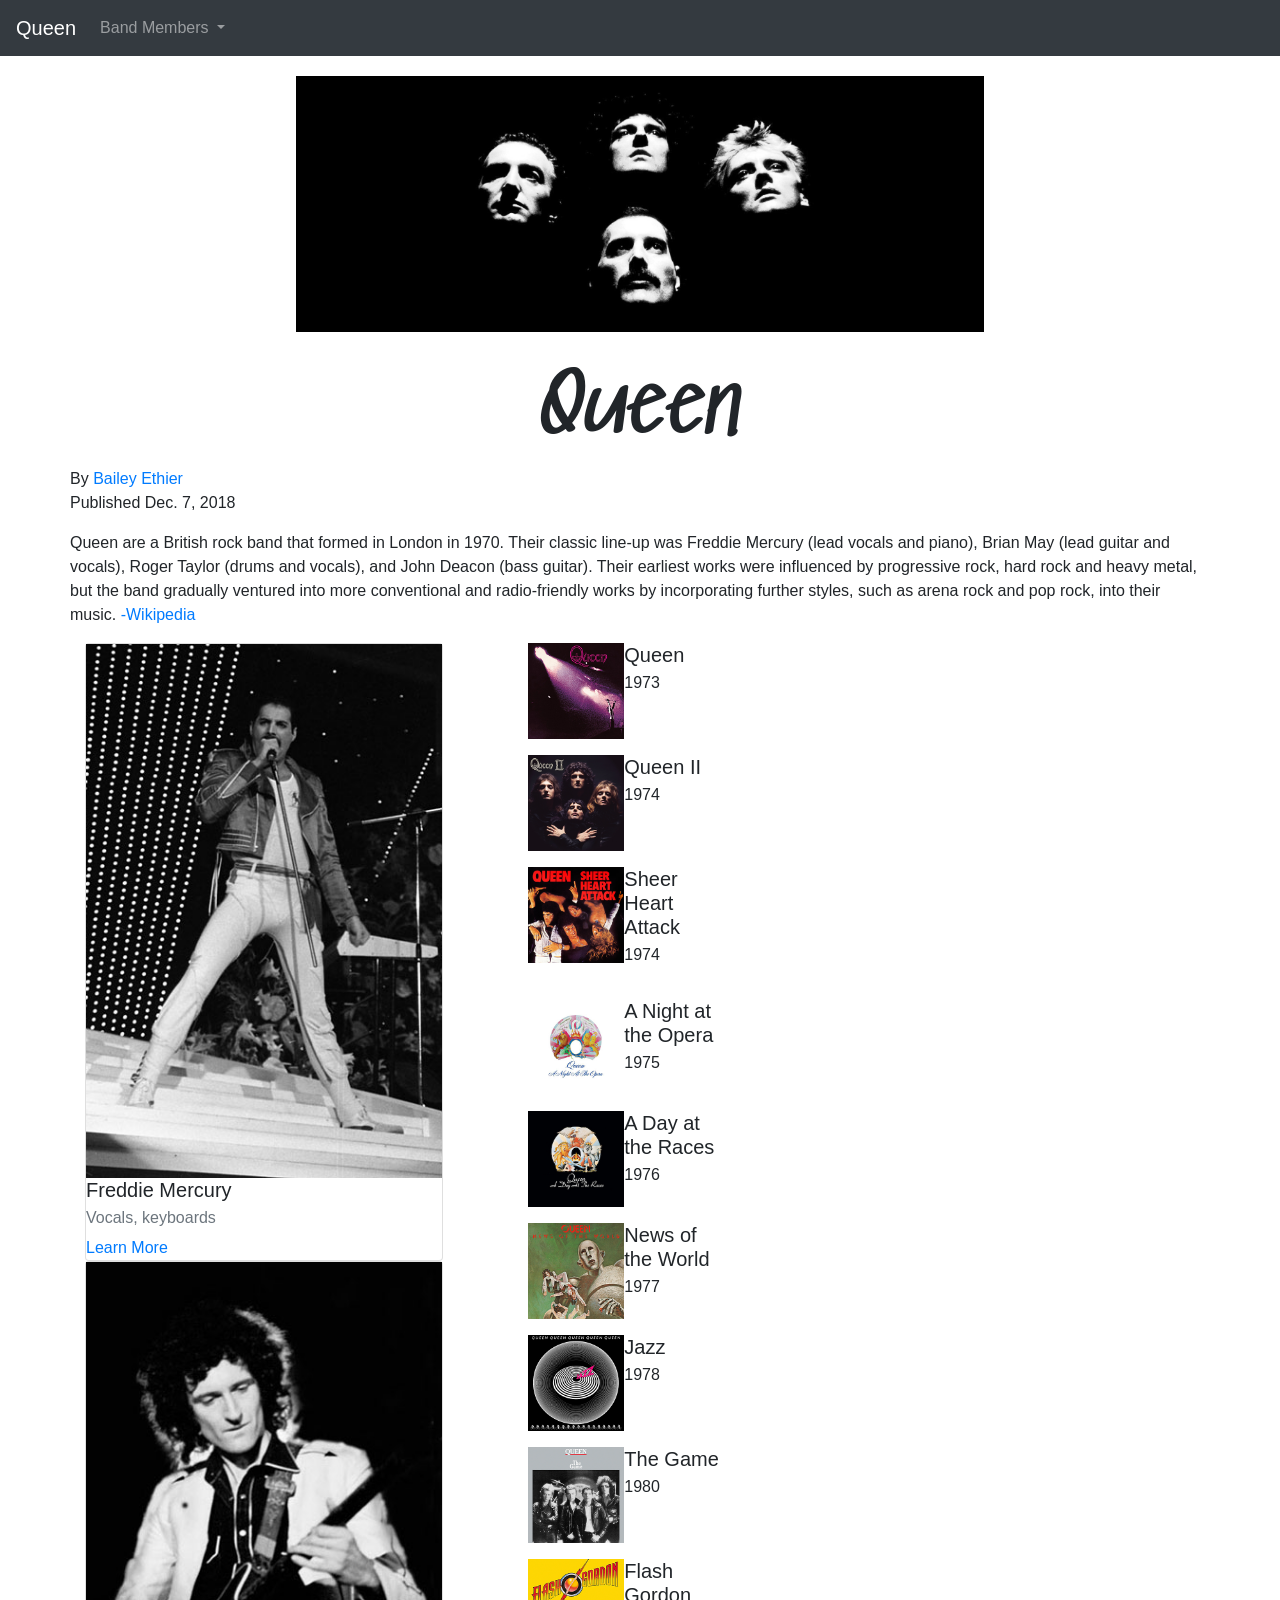
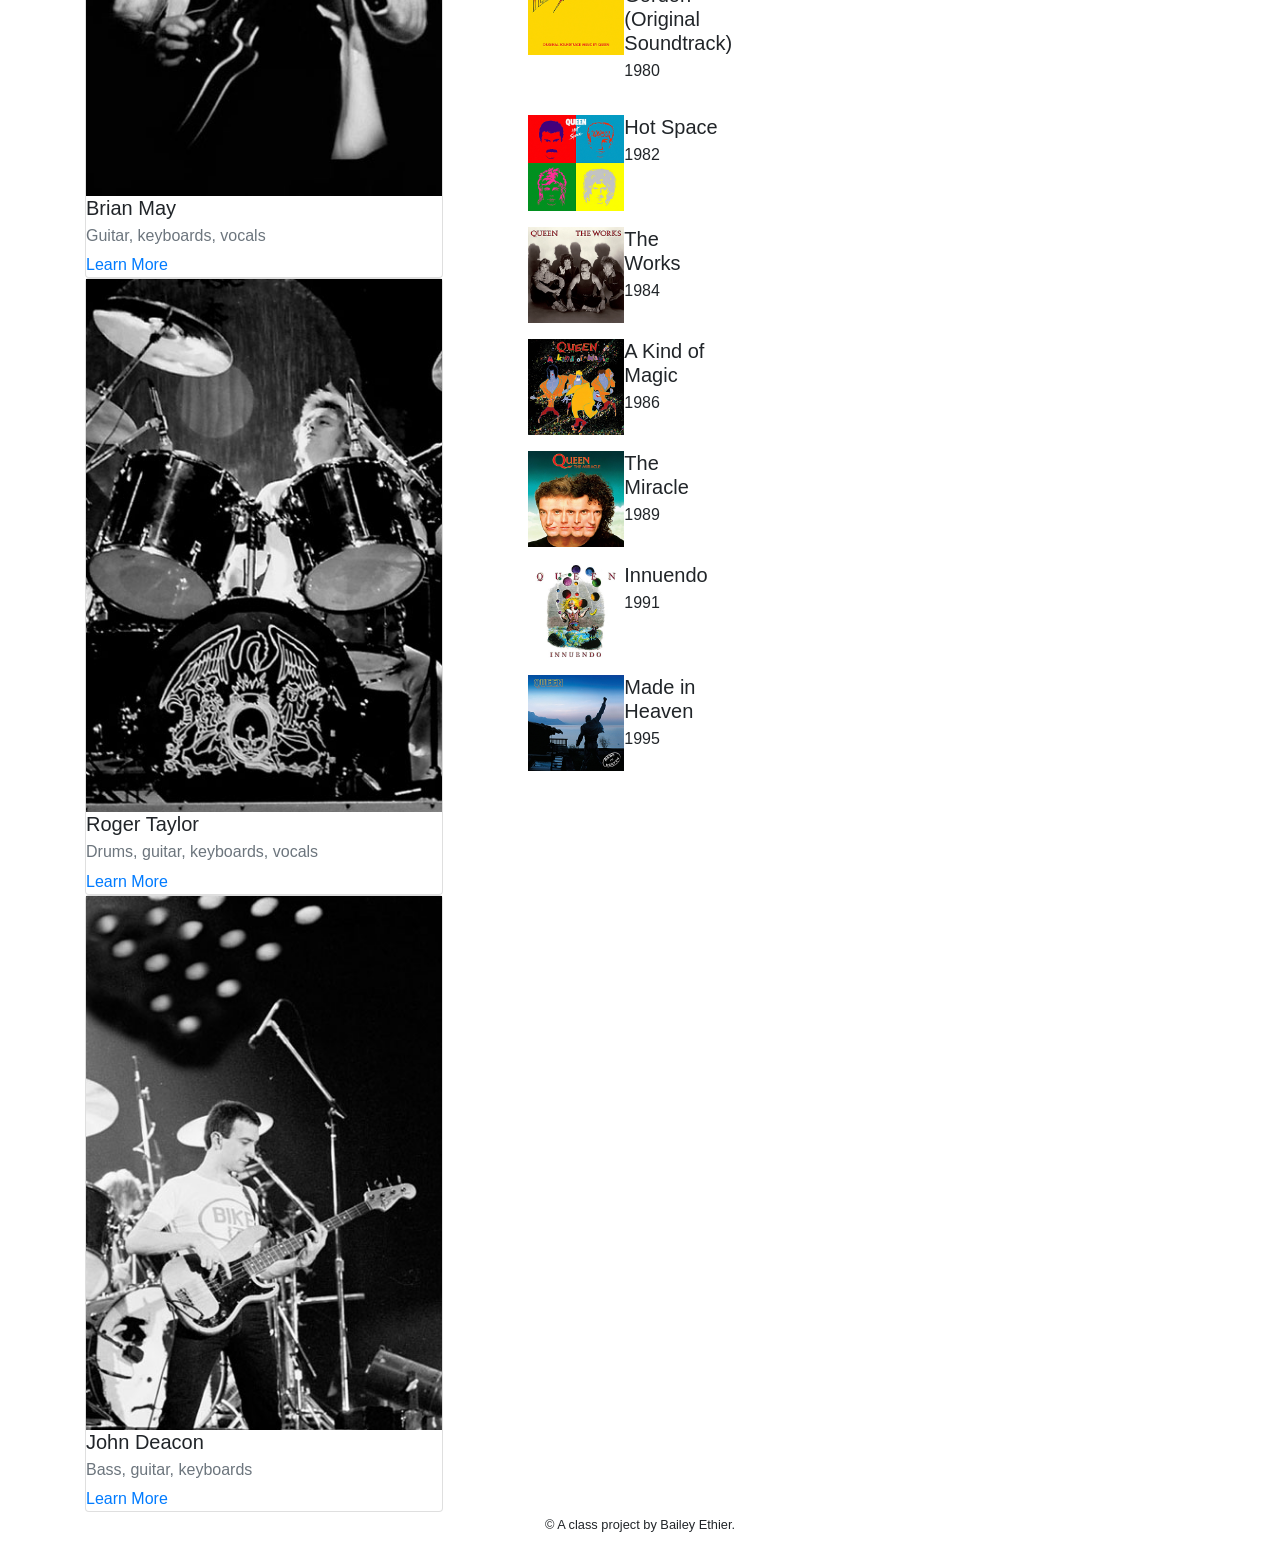
==== commit 404d14f3: "Working on index layout" ====
--- a/docs/index.html
+++ b/docs/index.html
@@ -23,10 +23,10 @@
           Band Members
         </a>
         <div class="dropdown-menu" aria-labelledby="navbarDropdownMenuLink">
-          <a class="dropdown-item" href="detail-page1.html">Freddie Mercury</a>
-          <a class="dropdown-item" href="detail-page2.html">Brian May</a>
-          <a class="dropdown-item" href="detail-page3.html">Roger Taylor</a>
-          <a class="dropdown-item" href="detail-page4.html">John Deacon</a>
+          <a class="dropdown-item" href="freddie-mercury.html">Freddie Mercury</a>
+          <a class="dropdown-item" href="brian-may.html">Brian May</a>
+          <a class="dropdown-item" href="roger-taylor.html">Roger Taylor</a>
+          <a class="dropdown-item" href="john-deacon.html">John Deacon</a>
         </div>
       </li>
     </ul>
@@ -42,64 +42,75 @@
 
 <style>@import url('https://fonts.googleapis.com/css?family=Sedgwick+Ave');</style>
 
+<div class="container">
 
 <h1 class="queentitle">Queen</h1>
 
-</h1>
-    <p class="author">By 
-      <a href="https://twitter.com/baileyethier" target="_blank">Bailey Ethier</a>
-      
+<div class="row">
+  <p class="author">By 
+    <a href="https://twitter.com/baileyethier" target="_blank">Bailey Ethier</a>
         
-      <a href="" target="_blank"></a>
-       
-      <br> Published Dec. 7, 2018
-    </p>
-    </div>
-  </div>
-  <div class="row">
-    <div class="col">
+          
+    <a href="" target="_blank"></a>
+         
+  <br> Published Dec. 7, 2018 </p>
+</div>
+  
+
+<div class="row">
     <p>
       Queen are a British rock band that formed in London in 1970. Their classic line-up was Freddie Mercury (lead vocals and piano), Brian May (lead guitar and vocals), Roger Taylor (drums and vocals), and John Deacon (bass guitar). Their earliest works were influenced by progressive rock, hard rock and heavy metal, but the band gradually ventured into more conventional and radio-friendly works by incorporating further styles, such as arena rock and pop rock, into their music. <a href="https://en.wikipedia.org/wiki/Queen_(band)"> -Wikipedia</a> 
     </p>
+</div>
+
 <div class="row">
-    <div class="col-xs-2 col-sm-2 col-md-4 col-lg-4 col-xl-4"> 
+    <div class="col-xs-9 col-sm-9 col-md-7 col-lg-7 col-xl-7"> 
+    <div class="row">
+    <div class="col-xs-9 col-sm-9 col-md-7 col-lg-7 col-xl-7"> 
+
       
-<div class="card" style="width: 18rem;">
+<div class="card">
+
   <img class="class=img-fluid" src= "assets/img/members/freddie-mercury-bw.jpg" alt="Card image cap">
   <h5 class="card-title">Freddie Mercury</h5>
     <h6 class="card-subtitle mb-2 text-muted">Vocals, keyboards</h6>
-    <a class="card-link" href="detail-page1.html">Learn More</a>
-</div>
-
-<div class="card" style="width: 18rem;">
+    <a class="card-link" href="freddie-mercury.html">Learn More</a>
+</div>
+
+<div class="card">
+
   <img class="class=img-fluid" src= "assets/img/members/brian-may-bw.jpg" alt="Card image cap">
   <h5 class="card-title">Brian May</h5>
     <h6 class="card-subtitle mb-2 text-muted">Guitar, keyboards, vocals</h6>
-    <a class="card-link" href="detail-page2.html">Learn More</a>
-</div>
-
-<div class="card" style="width: 18rem;">
+    <a class="card-link" href="brian-may.html">Learn More</a>
+</div>
+
+<div class="card">
+
   <img class="class=img-fluid" src= "assets/img/members/roger-taylor-bw.jpg" alt="Card image cap">
   <h5 class="card-title">Roger Taylor</h5>
     <h6 class="card-subtitle mb-2 text-muted">Drums, guitar, keyboards, vocals</h6>
-    <a class="card-link" href="detail-page3.html">Learn More</a>
-</div>
-
-<div class="card" style="width: 18rem;">
+    <a class="card-link" href="roger-taylor.html">Learn More</a>
+</div>
+
+<div class="card">
+
   <img class="class=img-fluid" src= "assets/img/members/john-deacon-bw.jpg" alt="Card image cap">
   <h5 class="card-title">John Deacon</h5>
     <h6 class="card-subtitle mb-2 text-muted">Bass, guitar, keyboards</h6>
-    <a class="card-link" href="detail-page4.html">Learn More</a>
-</div>
-
-</div>
-
-<div class="row">
-    <div class="col-xs-10 col-sm-10 col-md-8 col-lg-8 col-xl-8">
-    
-<ul class="list-unstyled">
-  <li class="media">
-    <img class="img-fluid" src= "assets/img/albums/Queen_Queen.png" alt="Generic placeholder image">
+    <a class="card-link" href="john-deacon.html">Learn More</a>
+</div>
+
+    </div>
+
+<div class="col-xs-1 col-sm-1 col-md-1 col-lg-1 col-xl-1"> </div>
+
+
+    <div class="col-xs-2 col-sm-2 col-md-4 col-lg-4 col-xl-4">
+      
+<ul class="list-unstyled">
+  <li class="media">
+    <img class="img-fluid" src= "assets/img/albums/Queen_Queen.png" alt="Generic placeholder image" style="width:6rem;height:6rem;">
     <div class="media-body">
       <h5 class="mt-0 mb-1">Queen</h5>
       <p>1973</p>
@@ -109,7 +120,7 @@
 
 <ul class="list-unstyled">
   <li class="media">
-    <img class="img-fluid" src= "assets/img/albums/Queen_Queen_II.jpg" alt="Generic placeholder image">
+    <img class="img-fluid" src= "assets/img/albums/Queen_Queen_II.jpg" alt="Generic placeholder image" style="width:6rem;height:6rem;">
     <div class="media-body">
       <h5 class="mt-0 mb-1">Queen II</h5>
       <p>1974</p>
@@ -119,7 +130,7 @@
 
 <ul class="list-unstyled">
   <li class="media">
-    <img class="img-fluid" src= "assets/img/albums/Queen_Sheer_Heart_Attack.png" alt="Generic placeholder image">
+    <img class="img-fluid" src= "assets/img/albums/Queen_Sheer_Heart_Attack.png" alt="Generic placeholder image" style="width:6rem;height:6rem;">
     <div class="media-body">
       <h5 class="mt-0 mb-1">Sheer Heart Attack</h5>
       <p>1974</p>
@@ -129,7 +140,7 @@
 
 <ul class="list-unstyled">
   <li class="media">
-    <img class="img-fluid" src= "assets/img/albums/Queen_A_Night_At_The_Opera.png" alt="Generic placeholder image">
+    <img class="img-fluid" src= "assets/img/albums/Queen_A_Night_At_The_Opera.png" alt="Generic placeholder image" style="width:6rem;height:6rem;">
     <div class="media-body">
       <h5 class="mt-0 mb-1">A Night at the Opera</h5>
       <p>1975</p>
@@ -139,7 +150,7 @@
 
 <ul class="list-unstyled">
   <li class="media">
-    <img class="img-fluid" src= "assets/img/albums/Queen_A_Day_at_the_Races.jpg" alt="Generic placeholder image">
+    <img class="img-fluid" src= "assets/img/albums/Queen_A_Day_at_the_Races.jpg" alt="Generic placeholder image" style="width:6rem;height:6rem;">
     <div class="media-body">
       <h5 class="mt-0 mb-1">A Day at the Races</h5>
       <p>1976</p>
@@ -149,7 +160,7 @@
 
 <ul class="list-unstyled">
   <li class="media">
-    <img class="img-fluid" src= "assets/img/albums/Queen_News_Of_The_World.png" alt="Generic placeholder image">
+    <img class="img-fluid" src= "assets/img/albums/Queen_News_Of_The_World.png" alt="Generic placeholder image" style="width:6rem;height:6rem;">
     <div class="media-body">
       <h5 class="mt-0 mb-1">News of the World</h5>
       <p>1977</p>
@@ -159,7 +170,7 @@
 
 <ul class="list-unstyled">
   <li class="media">
-    <img class="img-fluid" src= "assets/img/albums/Queen_Jazz.png" alt="Generic placeholder image">
+    <img class="img-fluid" src= "assets/img/albums/Queen_Jazz.png" alt="Generic placeholder image" style="width:6rem;height:6rem;">
     <div class="media-body">
       <h5 class="mt-0 mb-1">Jazz</h5>
       <p>1978</p>
@@ -169,7 +180,7 @@
 
 <ul class="list-unstyled">
   <li class="media">
-    <img class="img-fluid" src= "assets/img/albums/Queen_The_Game.png" alt="Generic placeholder image">
+    <img class="img-fluid" src= "assets/img/albums/Queen_The_Game.png" alt="Generic placeholder image" style="width:6rem;height:6rem;">
     <div class="media-body">
       <h5 class="mt-0 mb-1">The Game</h5>
       <p>1980</p>
@@ -179,7 +190,7 @@
 
 <ul class="list-unstyled">
   <li class="media">
-    <img class="img-fluid" src= "assets/img/albums/Queen_Flash_Gordon.png" alt="Generic placeholder image">
+    <img class="img-fluid" src= "assets/img/albums/Queen_Flash_Gordon.png" alt="Generic placeholder image" style="width:6rem;height:6rem;">
     <div class="media-body">
       <h5 class="mt-0 mb-1">Flash Gordon (Original Soundtrack)</h5>
       <p>1980</p>
@@ -189,7 +200,7 @@
 
 <ul class="list-unstyled">
   <li class="media">
-    <img class="img-fluid" src= "assets/img/albums/Queen_Hot_Space.png" alt="Generic placeholder image">
+    <img class="img-fluid" src= "assets/img/albums/Queen_Hot_Space.png" alt="Generic placeholder image" style="width:6rem;height:6rem;">
     <div class="media-body">
       <h5 class="mt-0 mb-1">Hot Space</h5>
       <p>1982</p>
@@ -199,7 +210,7 @@
 
 <ul class="list-unstyled">
   <li class="media">
-    <img class="img-fluid" src= "assets/img/albums/Queen_The_Works.png" alt="Generic placeholder image">
+    <img class="img-fluid" src= "assets/img/albums/Queen_The_Works.png" alt="Generic placeholder image" style="width:6rem;height:6rem;">
     <div class="media-body">
       <h5 class="mt-0 mb-1">The Works</h5>
       <p>1984</p>
@@ -209,7 +220,7 @@
 
 <ul class="list-unstyled">
   <li class="media">
-    <img class="img-fluid" src= "assets/img/albums/Queen_A_Kind_Of_Magic.png" alt="Generic placeholder image">
+    <img class="img-fluid" src= "assets/img/albums/Queen_A_Kind_Of_Magic.png" alt="Generic placeholder image" style="width:6rem;height:6rem;">
     <div class="media-body">
       <h5 class="mt-0 mb-1">A Kind of Magic</h5>
       <p>1986</p>
@@ -219,7 +230,7 @@
 
 <ul class="list-unstyled">
   <li class="media">
-    <img class="img-fluid" src= "assets/img/albums/Queen_The_Miracle.png" alt="Generic placeholder image">
+    <img class="img-fluid" src= "assets/img/albums/Queen_The_Miracle.png" alt="Generic placeholder image" style="width:6rem;height:6rem;">
     <div class="media-body">
       <h5 class="mt-0 mb-1">The Miracle</h5>
       <p>1989</p>
@@ -229,7 +240,7 @@
 
 <ul class="list-unstyled">
   <li class="media">
-    <img class="img-fluid" src= "assets/img/albums/Queen_Innuendo.png" alt="Generic placeholder image">
+    <img class="img-fluid" src= "assets/img/albums/Queen_Innuendo.png" alt="Generic placeholder image" style="width:6rem;height:6rem;">
     <div class="media-body">
       <h5 class="mt-0 mb-1">Innuendo</h5>
       <p>1991</p>
@@ -239,7 +250,7 @@
 
 <ul class="list-unstyled">
   <li class="media">
-    <img class="img-fluid" src= "assets/img/albums/Queen_Made_in_Heaven.jpg" alt="Generic placeholder image">
+    <img class="img-fluid" src= "assets/img/albums/Queen_Made_in_Heaven.jpg" alt="Generic placeholder image" style="width:6rem;height:6rem;">
     <div class="media-body">
       <h5 class="mt-0 mb-1">Made in Heaven</h5>
       <p>1995</p>
@@ -247,10 +258,12 @@
   </li>
 </ul>
 
-</div>
-
-  </div>
-</div>
+    </div>
+
+</div>
+</div>
+</div>
+
  
  
 
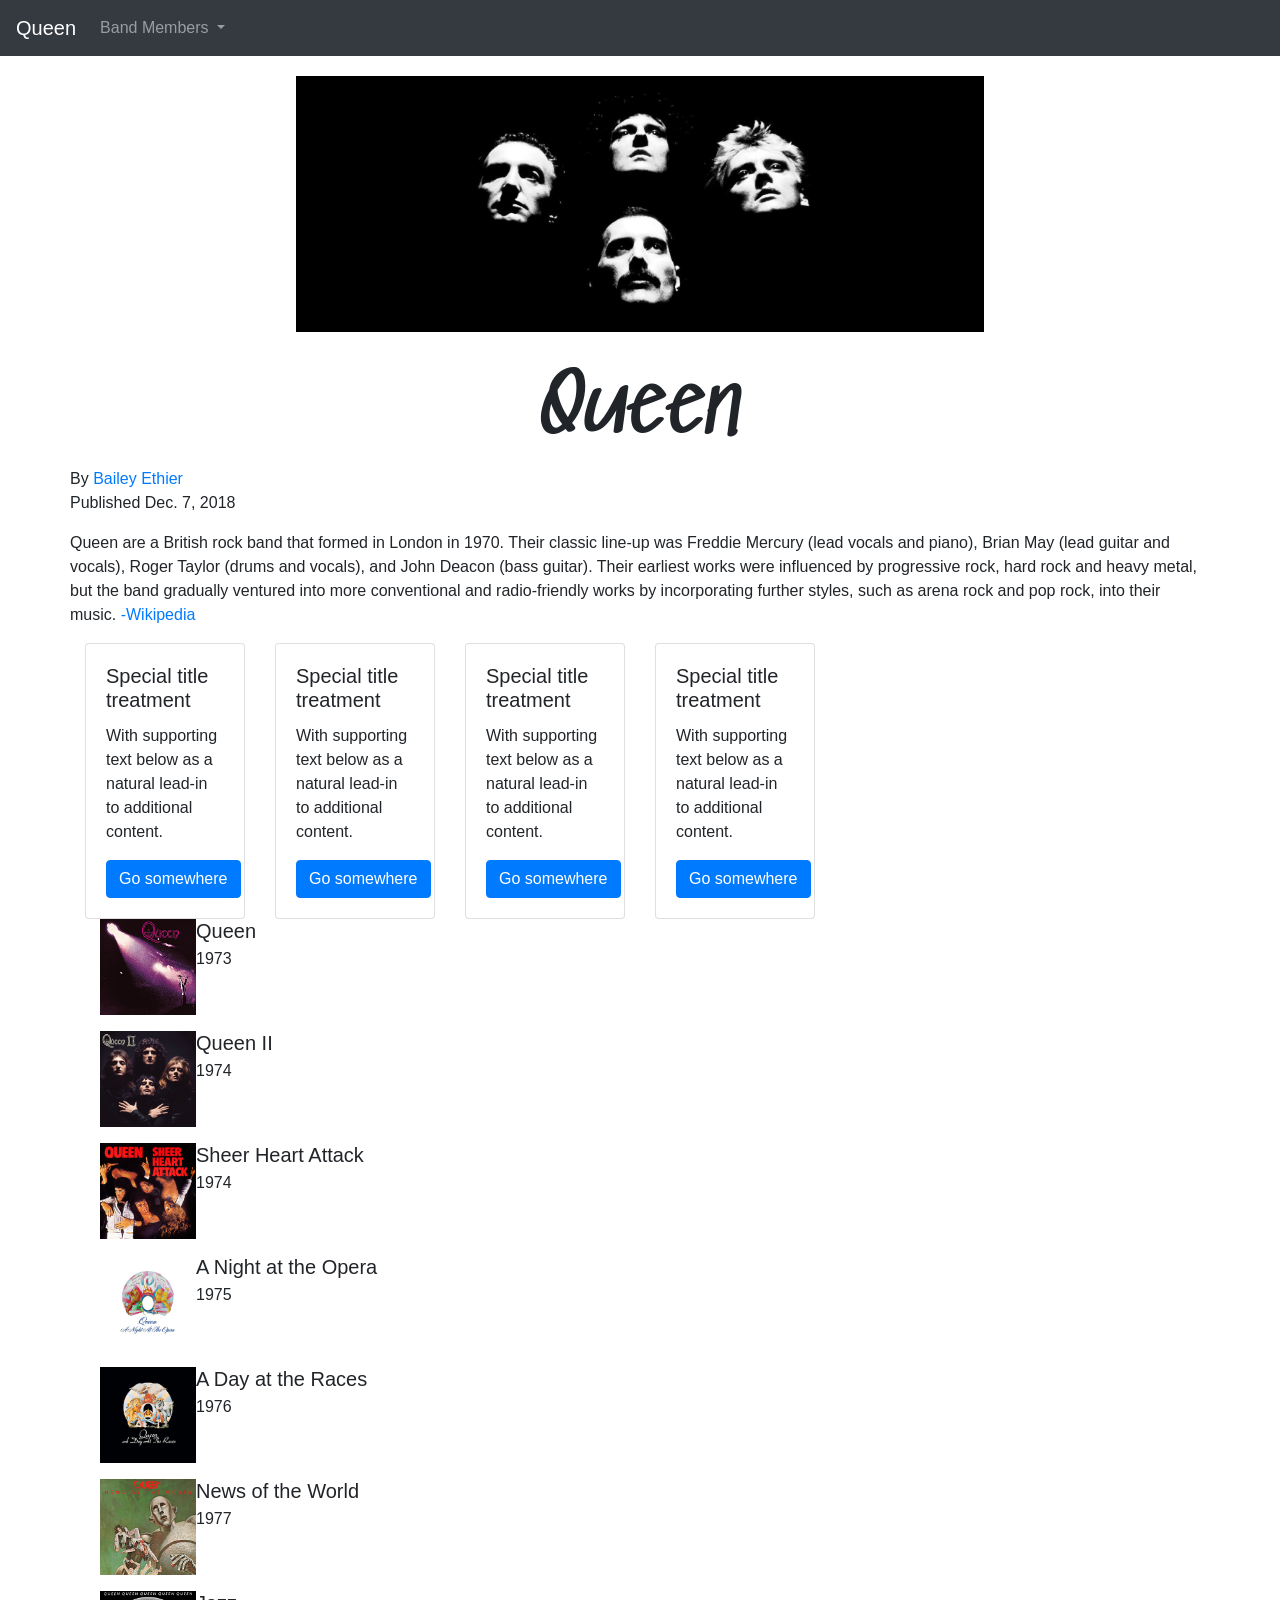
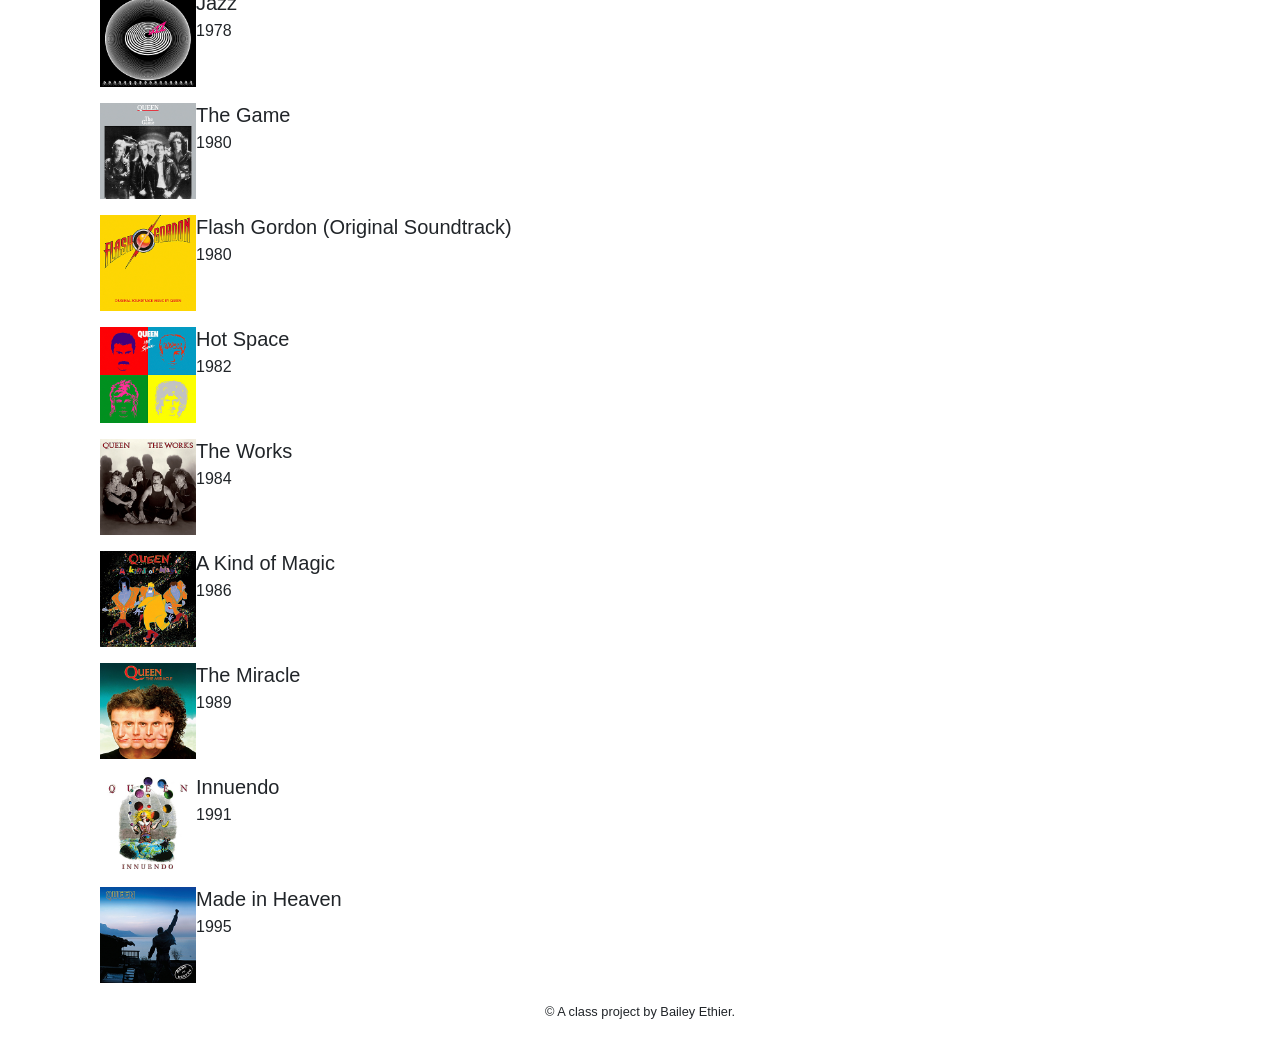
==== commit 6e6b4a46: "Added fake cards" ====
--- a/docs/index.html
+++ b/docs/index.html
@@ -64,49 +64,47 @@
 </div>
 
 <div class="row">
-    <div class="col-xs-9 col-sm-9 col-md-7 col-lg-7 col-xl-7"> 
-    <div class="row">
-    <div class="col-xs-9 col-sm-9 col-md-7 col-lg-7 col-xl-7"> 
-
-      
-<div class="card">
-
-  <img class="class=img-fluid" src= "assets/img/members/freddie-mercury-bw.jpg" alt="Card image cap">
-  <h5 class="card-title">Freddie Mercury</h5>
-    <h6 class="card-subtitle mb-2 text-muted">Vocals, keyboards</h6>
-    <a class="card-link" href="freddie-mercury.html">Learn More</a>
-</div>
-
-<div class="card">
-
-  <img class="class=img-fluid" src= "assets/img/members/brian-may-bw.jpg" alt="Card image cap">
-  <h5 class="card-title">Brian May</h5>
-    <h6 class="card-subtitle mb-2 text-muted">Guitar, keyboards, vocals</h6>
-    <a class="card-link" href="brian-may.html">Learn More</a>
-</div>
-
-<div class="card">
-
-  <img class="class=img-fluid" src= "assets/img/members/roger-taylor-bw.jpg" alt="Card image cap">
-  <h5 class="card-title">Roger Taylor</h5>
-    <h6 class="card-subtitle mb-2 text-muted">Drums, guitar, keyboards, vocals</h6>
-    <a class="card-link" href="roger-taylor.html">Learn More</a>
-</div>
-
-<div class="card">
-
-  <img class="class=img-fluid" src= "assets/img/members/john-deacon-bw.jpg" alt="Card image cap">
-  <h5 class="card-title">John Deacon</h5>
-    <h6 class="card-subtitle mb-2 text-muted">Bass, guitar, keyboards</h6>
-    <a class="card-link" href="john-deacon.html">Learn More</a>
-</div>
-
-    </div>
-
-<div class="col-xs-1 col-sm-1 col-md-1 col-lg-1 col-xl-1"> </div>
-
-
-    <div class="col-xs-2 col-sm-2 col-md-4 col-lg-4 col-xl-4">
+  <div class="col-md-2">
+    <div class="card">
+      <div class="card-body">
+        <h5 class="card-title">Special title treatment</h5>
+        <p class="card-text">With supporting text below as a natural lead-in to additional content.</p>
+        <a href="#" class="btn btn-primary">Go somewhere</a>
+      </div>
+    </div>
+  </div>
+  <div class="col-md-2">
+    <div class="card">
+      <div class="card-body">
+        <h5 class="card-title">Special title treatment</h5>
+        <p class="card-text">With supporting text below as a natural lead-in to additional content.</p>
+        <a href="#" class="btn btn-primary">Go somewhere</a>
+      </div>
+    </div>
+  </div>
+  <div class="col-md-2">
+    <div class="card">
+      <div class="card-body">
+        <h5 class="card-title">Special title treatment</h5>
+        <p class="card-text">With supporting text below as a natural lead-in to additional content.</p>
+        <a href="#" class="btn btn-primary">Go somewhere</a>
+      </div>
+    </div>
+  </div>
+  <div class="col-md-2">
+    <div class="card">
+      <div class="card-body">
+        <h5 class="card-title">Special title treatment</h5>
+        <p class="card-text">With supporting text below as a natural lead-in to additional content.</p>
+        <a href="#" class="btn btn-primary">Go somewhere</a>
+      </div>
+    </div>
+  </div>
+  </div>
+
+
+    
+    <div class="col-md-4 col-lg-5 col-xl-5">
       
 <ul class="list-unstyled">
   <li class="media">
@@ -259,6 +257,7 @@
 </ul>
 
     </div>
+</div>
 
 </div>
 </div>
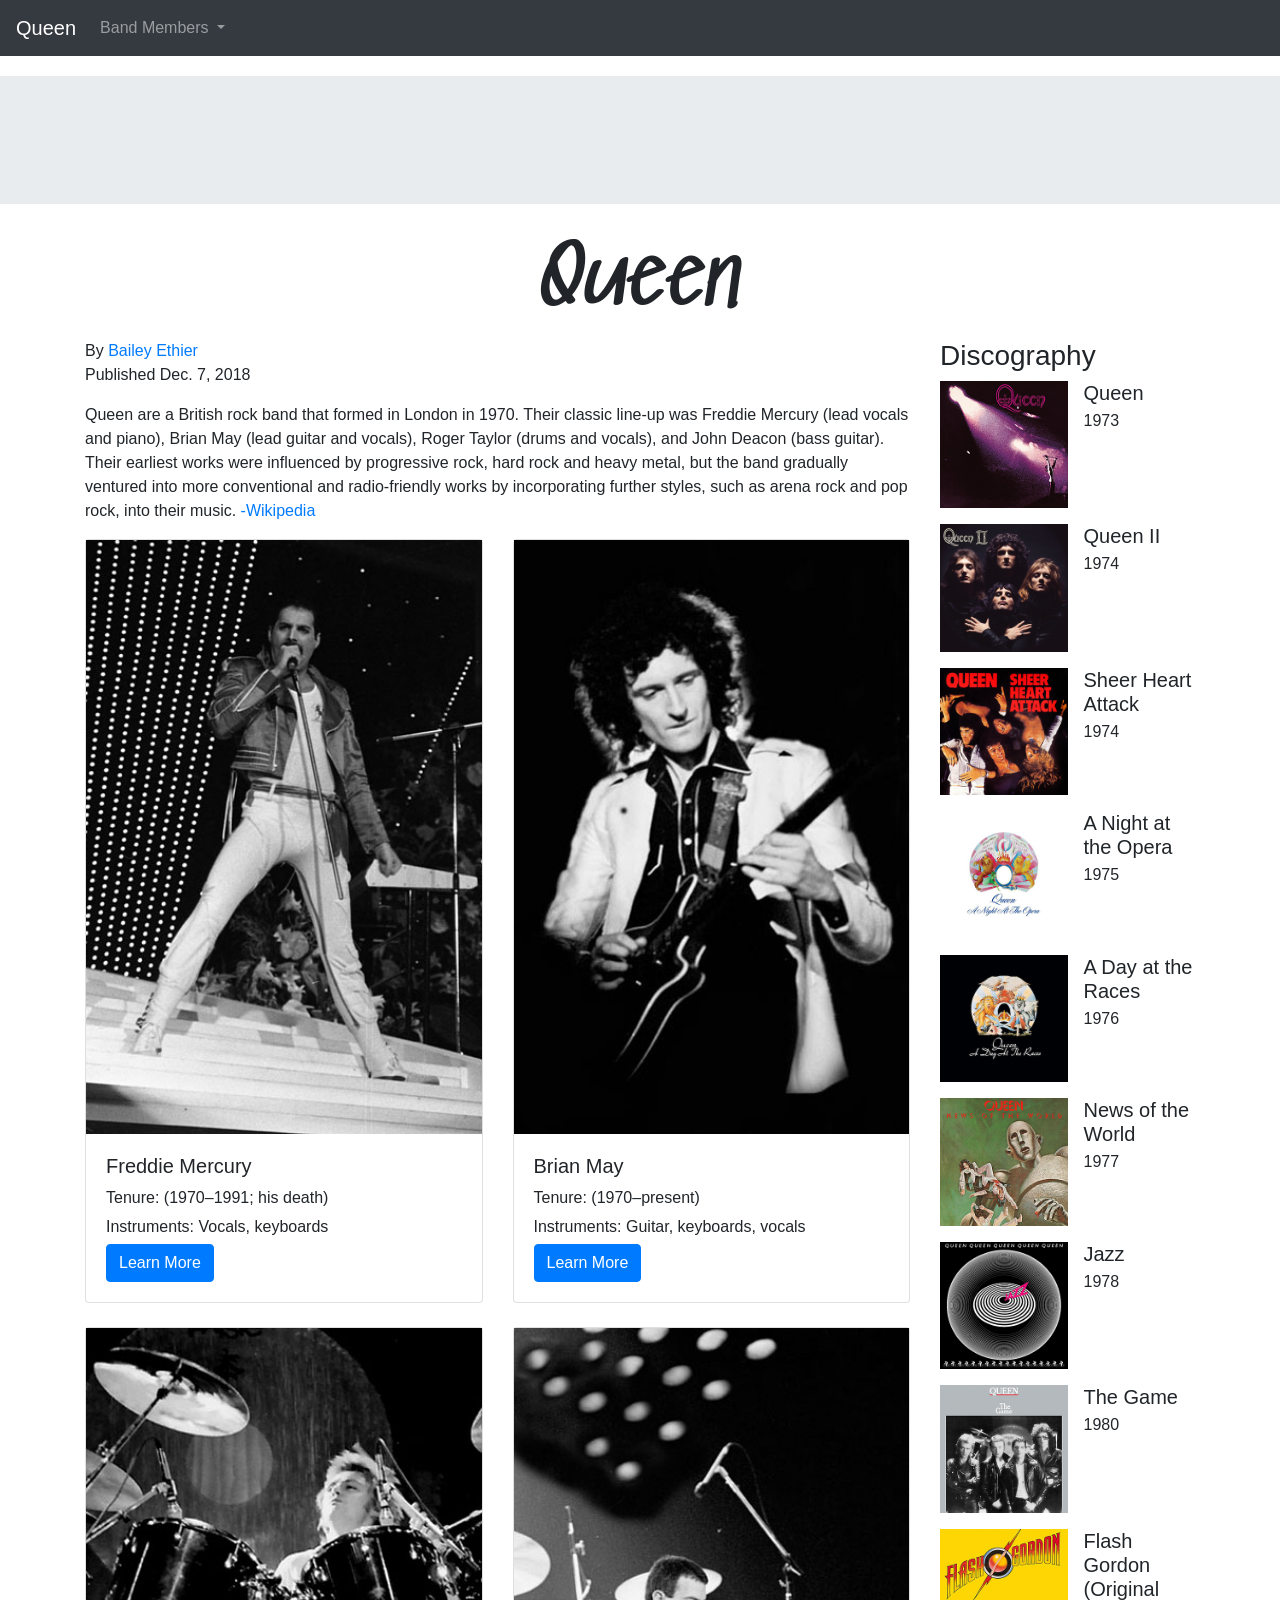
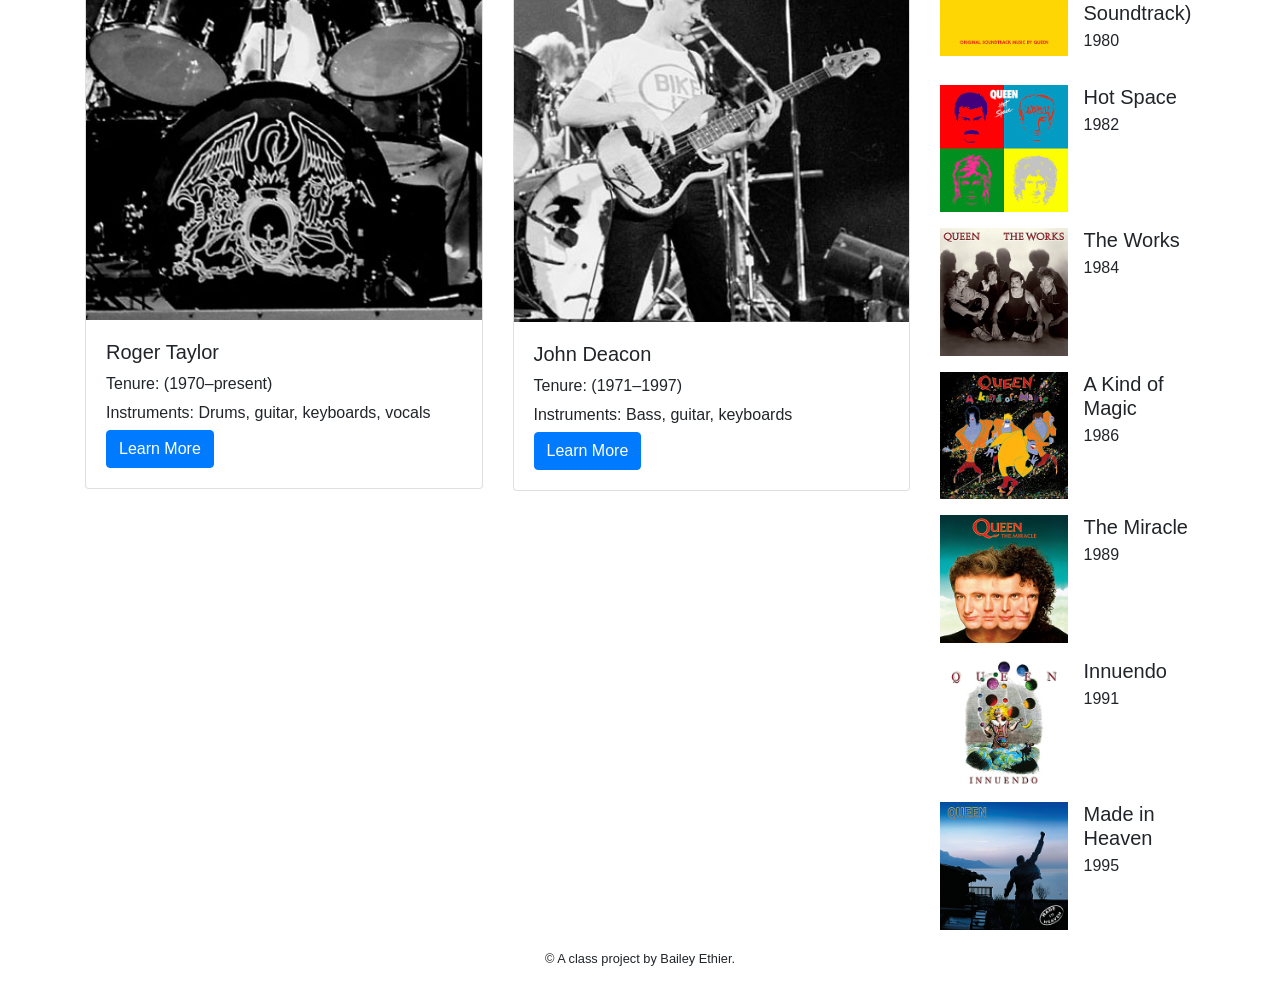
==== commit 43693f4f: "Fixed cards" ====
--- a/docs/index.html
+++ b/docs/index.html
@@ -7,6 +7,7 @@
   <meta charset="utf-8">
   <meta http-equiv="X-UA-Compatible" content="IE=edge" />
   <meta name="viewport" content="width=device-width, initial-scale=1, maximum-scale=1">
+  <style>@import url('https://fonts.googleapis.com/css?family=Sedgwick+Ave');</style>
   <link rel="stylesheet" href="css/main.css">
 </head>
 <body>
@@ -34,10 +35,11 @@
 </nav>
 
 
-  <div class="jumbotron banner text-center">
+  <div class="jumbotron jumbotron-fluid">
+  <div class="container">
+  </div>
 </div>
 
-
   
 
 <style>@import url('https://fonts.googleapis.com/css?family=Sedgwick+Ave');</style>
@@ -47,68 +49,84 @@
 <h1 class="queentitle">Queen</h1>
 
 <div class="row">
-  <p class="author">By 
-    <a href="https://twitter.com/baileyethier" target="_blank">Bailey Ethier</a>
-        
-          
-    <a href="" target="_blank"></a>
-         
-  <br> Published Dec. 7, 2018 </p>
-</div>
-  
-
-<div class="row">
-    <p>
-      Queen are a British rock band that formed in London in 1970. Their classic line-up was Freddie Mercury (lead vocals and piano), Brian May (lead guitar and vocals), Roger Taylor (drums and vocals), and John Deacon (bass guitar). Their earliest works were influenced by progressive rock, hard rock and heavy metal, but the band gradually ventured into more conventional and radio-friendly works by incorporating further styles, such as arena rock and pop rock, into their music. <a href="https://en.wikipedia.org/wiki/Queen_(band)"> -Wikipedia</a> 
-    </p>
-</div>
-
-<div class="row">
-  <div class="col-md-2">
-    <div class="card">
-      <div class="card-body">
-        <h5 class="card-title">Special title treatment</h5>
-        <p class="card-text">With supporting text below as a natural lead-in to additional content.</p>
-        <a href="#" class="btn btn-primary">Go somewhere</a>
-      </div>
-    </div>
+  <div class="col-md-9">
+    <div class="row">
+      <div class="col-sm-12">
+       <p class="author">By 
+      <a href="https://twitter.com/baileyethier" target="_blank">Bailey Ethier</a>
+           
+    <br> Published Dec. 7, 2018 </p>
+        <p>
+          Queen are a British rock band that formed in London in 1970. Their classic line-up was Freddie Mercury (lead vocals and piano), Brian May (lead guitar and vocals), Roger Taylor (drums and vocals), and John Deacon (bass guitar). Their earliest works were influenced by progressive rock, hard rock and heavy metal, but the band gradually ventured into more conventional and radio-friendly works by incorporating further styles, such as arena rock and pop rock, into their music. <a href="https://en.wikipedia.org/wiki/Queen_(band)"> -Wikipedia</a> 
+        </p>
+    </div>
+      
+    <div class="col-sm-6">
+  
+      <div class="card mb-4">
+        <img class="img-fluid" src= "assets/img/members/freddie-mercury-bw.jpg" alt="Queen Member">
+        <div class="card-body">
+          <h5 class="card-title">Freddie Mercury</h5>
+          <p class="card-text">Tenure: (1970–1991; his death)</p>
+          <p class="card-text">Instruments: Vocals, keyboards</p>
+          <a href="freddie-mercury.html" class="btn btn-primary">Learn More</a>
+        </div>
+      </div>
+    </div>
+    
+    <div class="col-sm-6">
+  
+      <div class="card mb-4">
+        <img class="img-fluid" src= "assets/img/members/brian-may-bw.jpg" alt="Queen Member">
+        <div class="card-body">
+          <h5 class="card-title">Brian May</h5>
+          <p class="card-text">Tenure: (1970–present)</p>
+          <p class="card-text">Instruments: Guitar, keyboards, vocals</p>
+          <a href="brian-may.html" class="btn btn-primary">Learn More</a>
+        </div>
+      </div>
+    </div>
+    
+    <div class="col-sm-6">
+  
+      <div class="card mb-4">
+        <img class="img-fluid" src= "assets/img/members/roger-taylor-bw.jpg" alt="Queen Member">
+        <div class="card-body">
+          <h5 class="card-title">Roger Taylor</h5>
+          <p class="card-text">Tenure: (1970–present)</p>
+          <p class="card-text">Instruments: Drums, guitar, keyboards, vocals</p>
+          <a href="roger-taylor.html" class="btn btn-primary">Learn More</a>
+        </div>
+      </div>
+    </div>
+    
+    <div class="col-sm-6">
+  
+      <div class="card mb-4">
+        <img class="img-fluid" src= "assets/img/members/john-deacon-bw.jpg" alt="Queen Member">
+        <div class="card-body">
+          <h5 class="card-title">John Deacon</h5>
+          <p class="card-text">Tenure: (1971–1997)</p>
+          <p class="card-text">Instruments: Bass, guitar, keyboards</p>
+          <a href="john-deacon.html" class="btn btn-primary">Learn More</a>
+        </div>
+      </div>
+    </div>
+    
+
+
+
+    </div>
+    
   </div>
-  <div class="col-md-2">
-    <div class="card">
-      <div class="card-body">
-        <h5 class="card-title">Special title treatment</h5>
-        <p class="card-text">With supporting text below as a natural lead-in to additional content.</p>
-        <a href="#" class="btn btn-primary">Go somewhere</a>
-      </div>
-    </div>
-  </div>
-  <div class="col-md-2">
-    <div class="card">
-      <div class="card-body">
-        <h5 class="card-title">Special title treatment</h5>
-        <p class="card-text">With supporting text below as a natural lead-in to additional content.</p>
-        <a href="#" class="btn btn-primary">Go somewhere</a>
-      </div>
-    </div>
-  </div>
-  <div class="col-md-2">
-    <div class="card">
-      <div class="card-body">
-        <h5 class="card-title">Special title treatment</h5>
-        <p class="card-text">With supporting text below as a natural lead-in to additional content.</p>
-        <a href="#" class="btn btn-primary">Go somewhere</a>
-      </div>
-    </div>
-  </div>
-  </div>
-
-
-    
-    <div class="col-md-4 col-lg-5 col-xl-5">
+
+  
+  <div class="col-md-3">
+    <h3> Discography </h3>
       
 <ul class="list-unstyled">
   <li class="media">
-    <img class="img-fluid" src= "assets/img/albums/Queen_Queen.png" alt="Generic placeholder image" style="width:6rem;height:6rem;">
+    <img class="img-fluid" src= "assets/img/albums/Queen_Queen.png" alt="Albums">
     <div class="media-body">
       <h5 class="mt-0 mb-1">Queen</h5>
       <p>1973</p>
@@ -118,7 +136,7 @@
 
 <ul class="list-unstyled">
   <li class="media">
-    <img class="img-fluid" src= "assets/img/albums/Queen_Queen_II.jpg" alt="Generic placeholder image" style="width:6rem;height:6rem;">
+    <img class="img-fluid" src= "assets/img/albums/Queen_Queen_II.jpg" alt="Albums">
     <div class="media-body">
       <h5 class="mt-0 mb-1">Queen II</h5>
       <p>1974</p>
@@ -128,7 +146,7 @@
 
 <ul class="list-unstyled">
   <li class="media">
-    <img class="img-fluid" src= "assets/img/albums/Queen_Sheer_Heart_Attack.png" alt="Generic placeholder image" style="width:6rem;height:6rem;">
+    <img class="img-fluid" src= "assets/img/albums/Queen_Sheer_Heart_Attack.png" alt="Albums">
     <div class="media-body">
       <h5 class="mt-0 mb-1">Sheer Heart Attack</h5>
       <p>1974</p>
@@ -138,7 +156,7 @@
 
 <ul class="list-unstyled">
   <li class="media">
-    <img class="img-fluid" src= "assets/img/albums/Queen_A_Night_At_The_Opera.png" alt="Generic placeholder image" style="width:6rem;height:6rem;">
+    <img class="img-fluid" src= "assets/img/albums/Queen_A_Night_At_The_Opera.png" alt="Albums">
     <div class="media-body">
       <h5 class="mt-0 mb-1">A Night at the Opera</h5>
       <p>1975</p>
@@ -148,7 +166,7 @@
 
 <ul class="list-unstyled">
   <li class="media">
-    <img class="img-fluid" src= "assets/img/albums/Queen_A_Day_at_the_Races.jpg" alt="Generic placeholder image" style="width:6rem;height:6rem;">
+    <img class="img-fluid" src= "assets/img/albums/Queen_A_Day_at_the_Races.jpg" alt="Albums">
     <div class="media-body">
       <h5 class="mt-0 mb-1">A Day at the Races</h5>
       <p>1976</p>
@@ -158,7 +176,7 @@
 
 <ul class="list-unstyled">
   <li class="media">
-    <img class="img-fluid" src= "assets/img/albums/Queen_News_Of_The_World.png" alt="Generic placeholder image" style="width:6rem;height:6rem;">
+    <img class="img-fluid" src= "assets/img/albums/Queen_News_Of_The_World.png" alt="Albums">
     <div class="media-body">
       <h5 class="mt-0 mb-1">News of the World</h5>
       <p>1977</p>
@@ -168,7 +186,7 @@
 
 <ul class="list-unstyled">
   <li class="media">
-    <img class="img-fluid" src= "assets/img/albums/Queen_Jazz.png" alt="Generic placeholder image" style="width:6rem;height:6rem;">
+    <img class="img-fluid" src= "assets/img/albums/Queen_Jazz.png" alt="Albums">
     <div class="media-body">
       <h5 class="mt-0 mb-1">Jazz</h5>
       <p>1978</p>
@@ -178,7 +196,7 @@
 
 <ul class="list-unstyled">
   <li class="media">
-    <img class="img-fluid" src= "assets/img/albums/Queen_The_Game.png" alt="Generic placeholder image" style="width:6rem;height:6rem;">
+    <img class="img-fluid" src= "assets/img/albums/Queen_The_Game.png" alt="Albums">
     <div class="media-body">
       <h5 class="mt-0 mb-1">The Game</h5>
       <p>1980</p>
@@ -188,7 +206,7 @@
 
 <ul class="list-unstyled">
   <li class="media">
-    <img class="img-fluid" src= "assets/img/albums/Queen_Flash_Gordon.png" alt="Generic placeholder image" style="width:6rem;height:6rem;">
+    <img class="img-fluid" src= "assets/img/albums/Queen_Flash_Gordon.png" alt="Albums">
     <div class="media-body">
       <h5 class="mt-0 mb-1">Flash Gordon (Original Soundtrack)</h5>
       <p>1980</p>
@@ -198,7 +216,7 @@
 
 <ul class="list-unstyled">
   <li class="media">
-    <img class="img-fluid" src= "assets/img/albums/Queen_Hot_Space.png" alt="Generic placeholder image" style="width:6rem;height:6rem;">
+    <img class="img-fluid" src= "assets/img/albums/Queen_Hot_Space.png" alt="Albums">
     <div class="media-body">
       <h5 class="mt-0 mb-1">Hot Space</h5>
       <p>1982</p>
@@ -208,7 +226,7 @@
 
 <ul class="list-unstyled">
   <li class="media">
-    <img class="img-fluid" src= "assets/img/albums/Queen_The_Works.png" alt="Generic placeholder image" style="width:6rem;height:6rem;">
+    <img class="img-fluid" src= "assets/img/albums/Queen_The_Works.png" alt="Albums">
     <div class="media-body">
       <h5 class="mt-0 mb-1">The Works</h5>
       <p>1984</p>
@@ -218,7 +236,7 @@
 
 <ul class="list-unstyled">
   <li class="media">
-    <img class="img-fluid" src= "assets/img/albums/Queen_A_Kind_Of_Magic.png" alt="Generic placeholder image" style="width:6rem;height:6rem;">
+    <img class="img-fluid" src= "assets/img/albums/Queen_A_Kind_Of_Magic.png" alt="Albums">
     <div class="media-body">
       <h5 class="mt-0 mb-1">A Kind of Magic</h5>
       <p>1986</p>
@@ -228,7 +246,7 @@
 
 <ul class="list-unstyled">
   <li class="media">
-    <img class="img-fluid" src= "assets/img/albums/Queen_The_Miracle.png" alt="Generic placeholder image" style="width:6rem;height:6rem;">
+    <img class="img-fluid" src= "assets/img/albums/Queen_The_Miracle.png" alt="Albums">
     <div class="media-body">
       <h5 class="mt-0 mb-1">The Miracle</h5>
       <p>1989</p>
@@ -238,7 +256,7 @@
 
 <ul class="list-unstyled">
   <li class="media">
-    <img class="img-fluid" src= "assets/img/albums/Queen_Innuendo.png" alt="Generic placeholder image" style="width:6rem;height:6rem;">
+    <img class="img-fluid" src= "assets/img/albums/Queen_Innuendo.png" alt="Albums">
     <div class="media-body">
       <h5 class="mt-0 mb-1">Innuendo</h5>
       <p>1991</p>
@@ -248,7 +266,7 @@
 
 <ul class="list-unstyled">
   <li class="media">
-    <img class="img-fluid" src= "assets/img/albums/Queen_Made_in_Heaven.jpg" alt="Generic placeholder image" style="width:6rem;height:6rem;">
+    <img class="img-fluid" src= "assets/img/albums/Queen_Made_in_Heaven.jpg" alt="Albums">
     <div class="media-body">
       <h5 class="mt-0 mb-1">Made in Heaven</h5>
       <p>1995</p>
@@ -259,8 +277,7 @@
     </div>
 </div>
 
-</div>
-</div>
+
 </div>
 
  
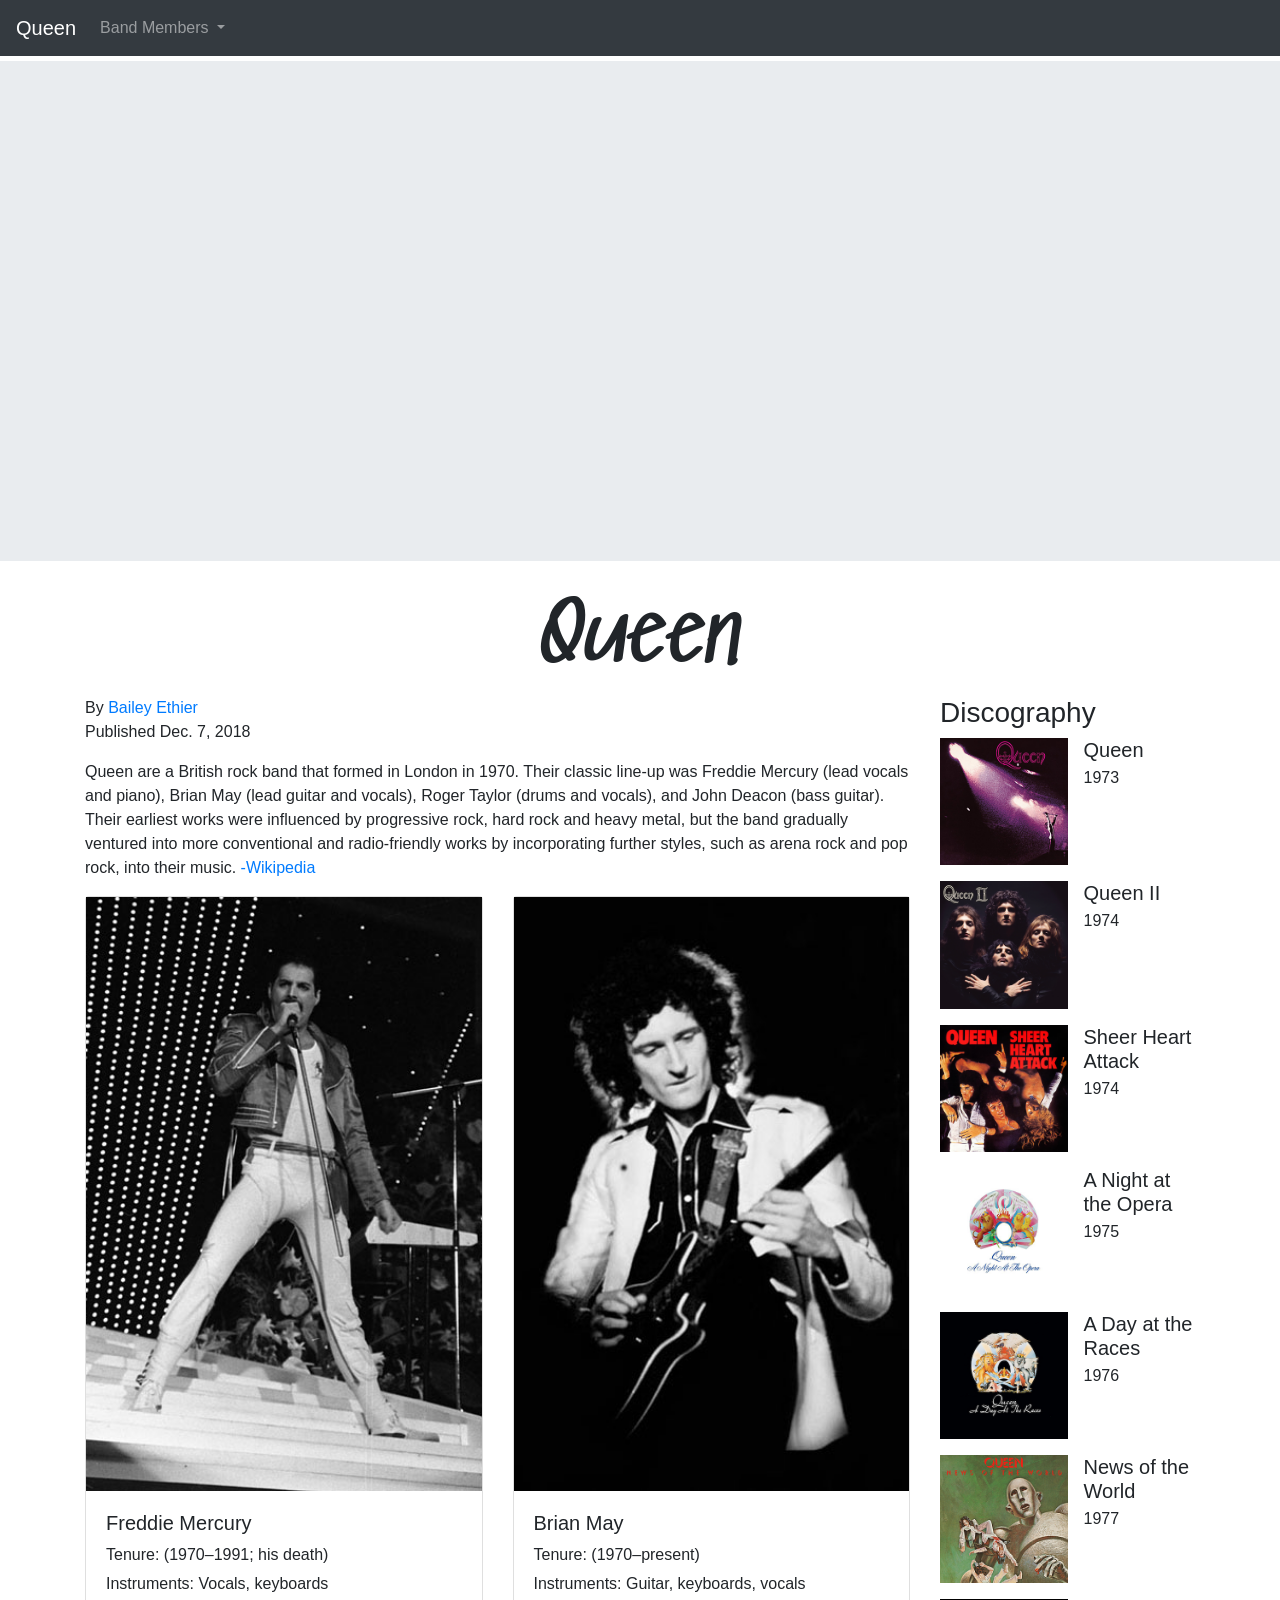
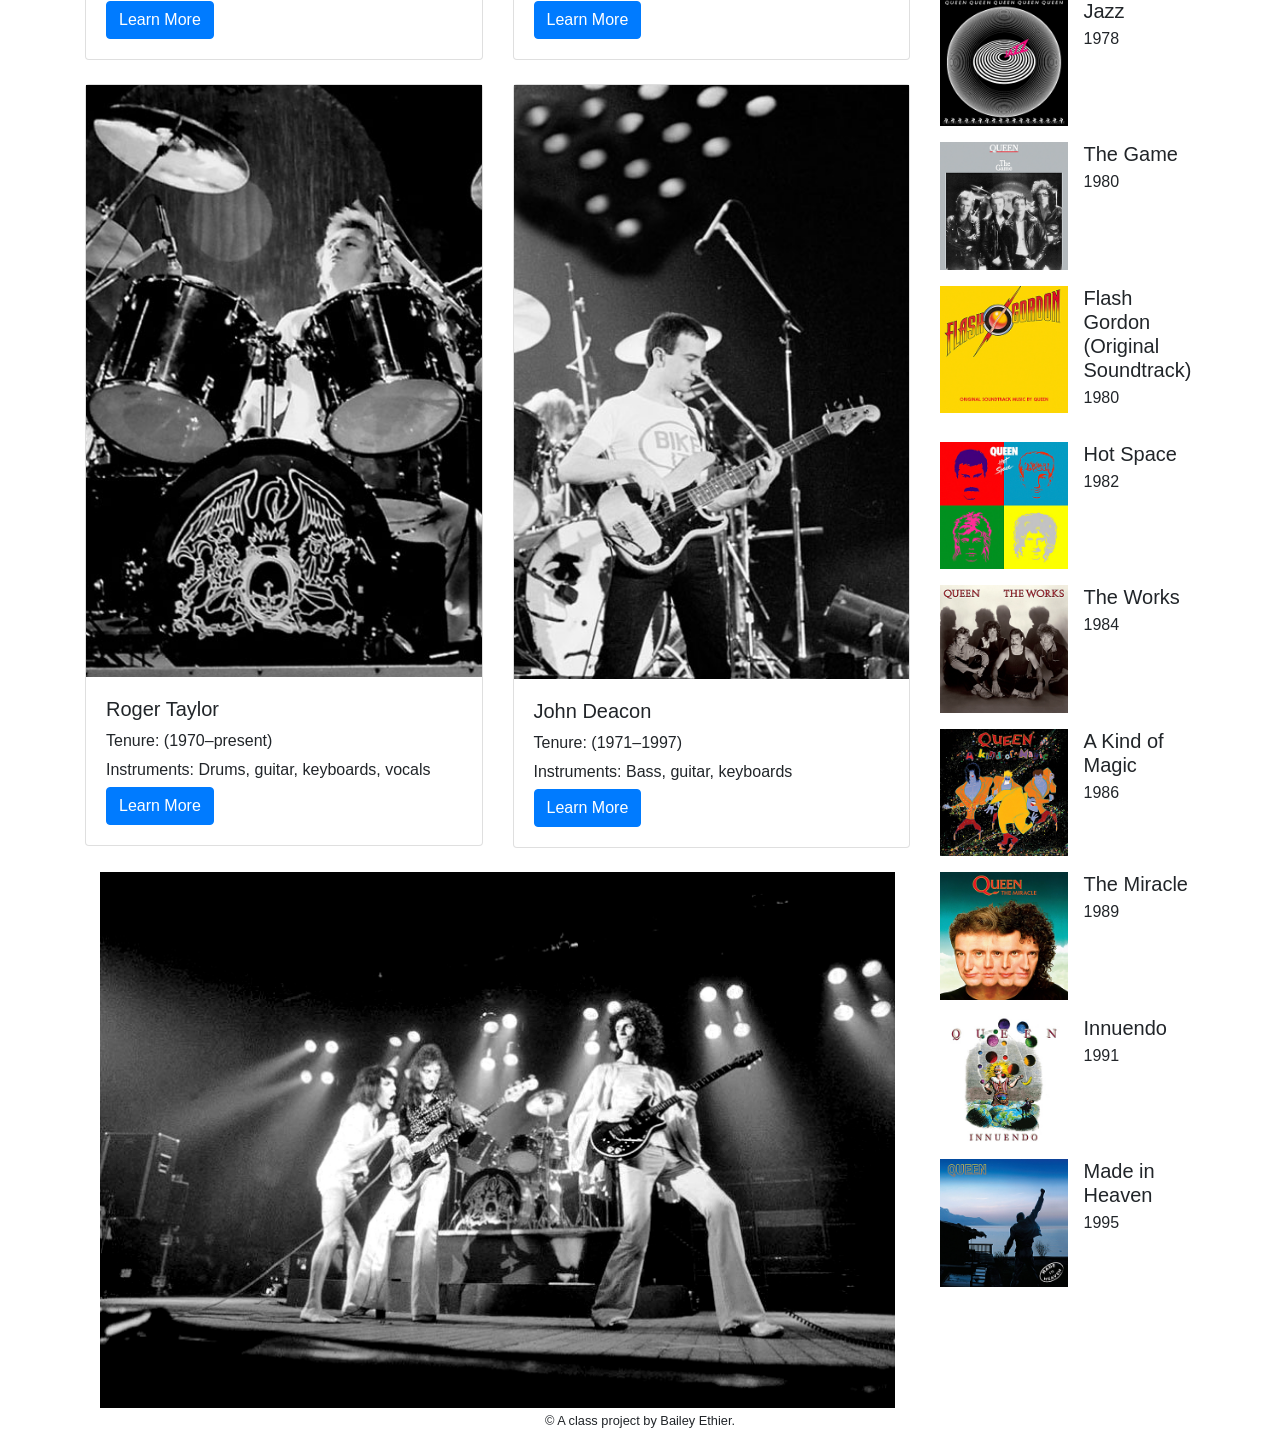
==== commit 4ac800f7: "Finalized project" ====
--- a/docs/index.html
+++ b/docs/index.html
@@ -117,7 +117,10 @@
 
 
     </div>
-    
+    <div>
+      <img src="assets/img/queen-band-early.jpg" class="container">
+    </div>
+
   </div>
 
   
